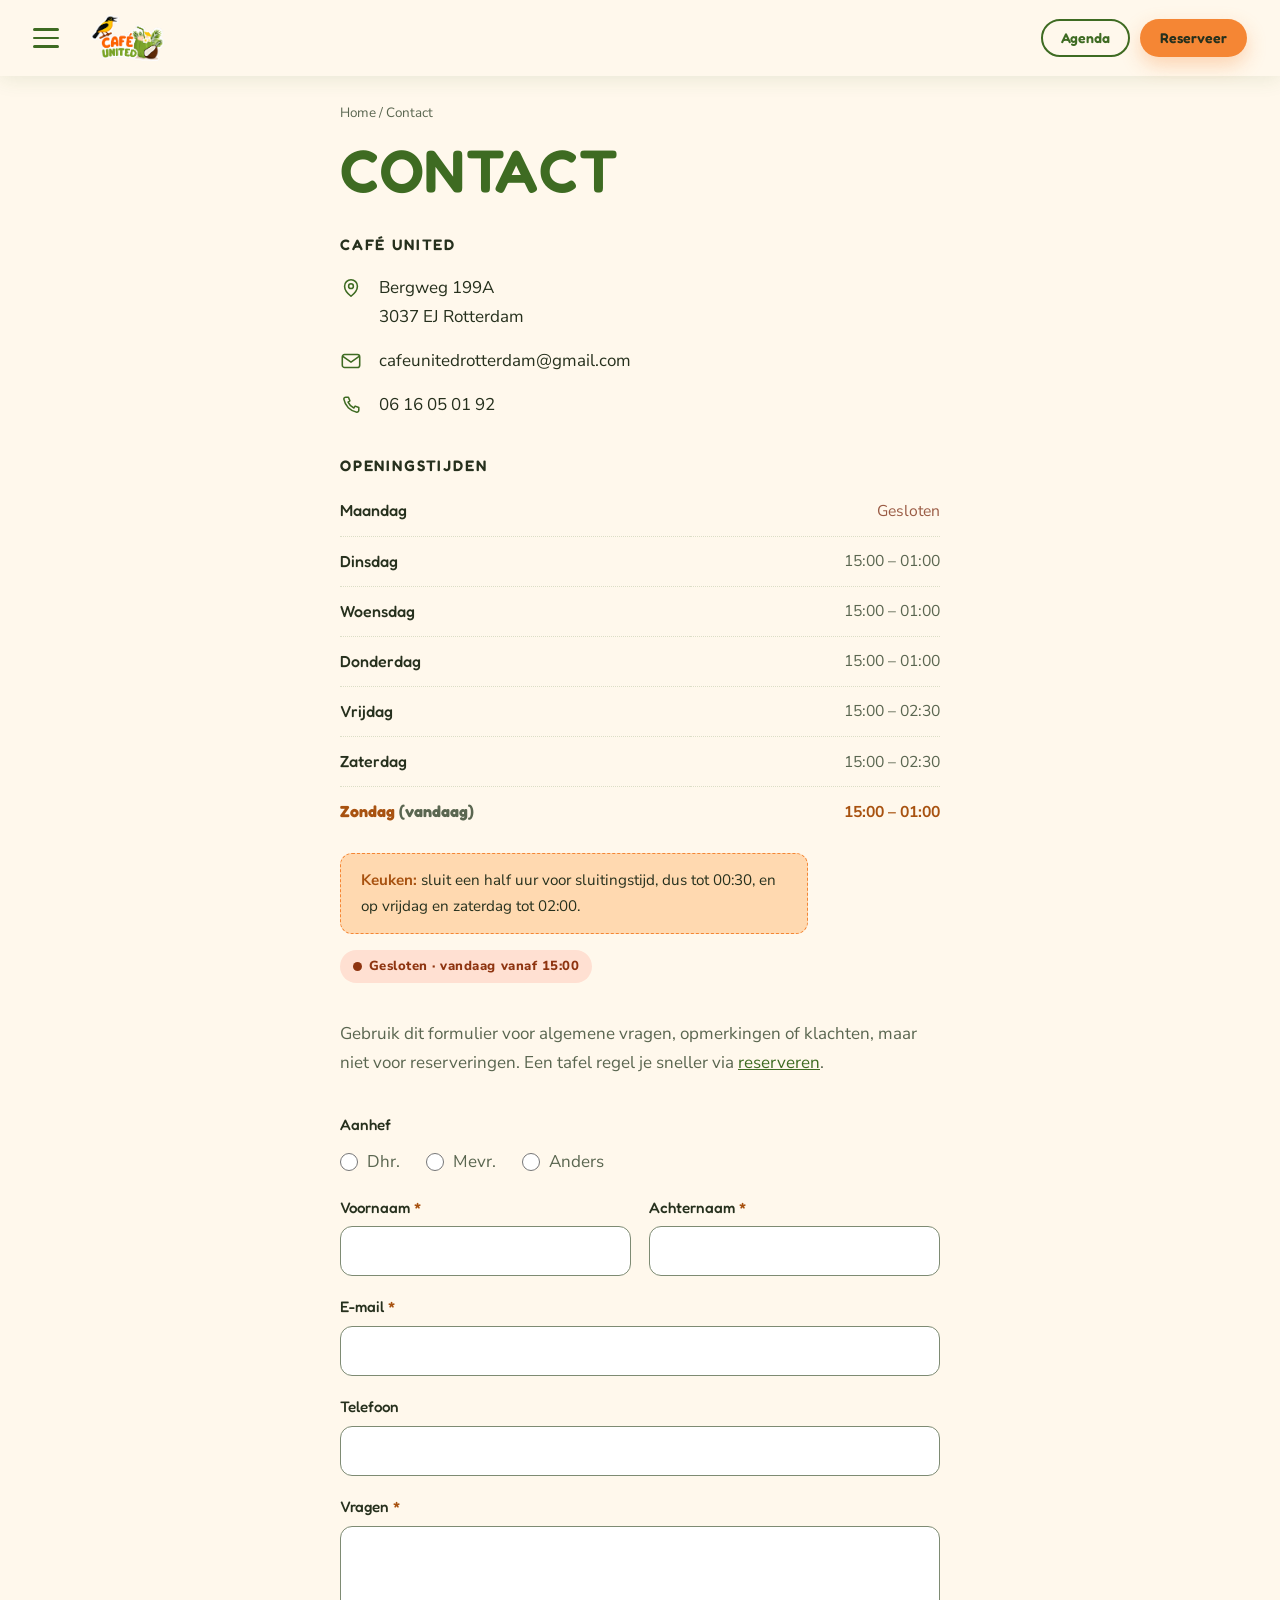
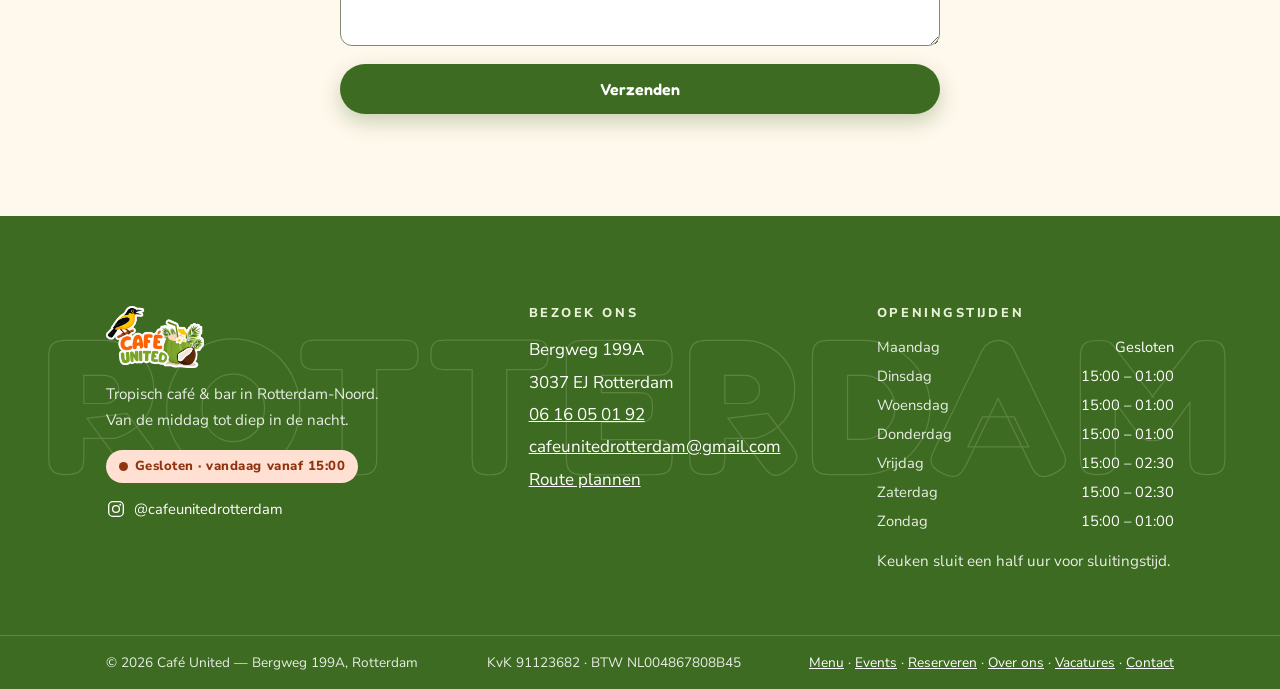
==== contact.html @ 7a198c3c "Zondag vanaf 15:00 en de menukaart op de menupagina Sunday now opens at 15:00 instead of 11:00, in t" ====
<!DOCTYPE html>
<html lang="nl">
<head>
<meta charset="utf-8">
<meta name="viewport" content="width=device-width, initial-scale=1">
<title>Contact — Café United Rotterdam</title>
<meta name="description" content="Contact met Café United: Bergweg 199A, 3037 EJ Rotterdam. Bel of stuur een bericht.">
<link rel="icon" href="assets/img/logo.png" type="image/png">
<link rel="preconnect" href="https://fonts.googleapis.com">
<link rel="preconnect" href="https://fonts.gstatic.com" crossorigin>
<link href="https://fonts.googleapis.com/css2?family=Fredoka:wght@400;500;600;700&family=Nunito+Sans:wght@400;600;800&display=swap" rel="stylesheet">
<link rel="stylesheet" href="assets/css/styles.css">
<!-- Marks that scripting is alive, before first paint. The scroll-reveal
     animation is applied only under .js, so if main.js never runs the content
     is simply visible instead of stuck at opacity:0. -->
<script>document.documentElement.classList.add('js');</script>
</head>
<body>
<a class="skip-link" href="#main">Naar hoofdinhoud</a>

  <header class="site-header site-header--solid">
    <div class="site-header__inner">
      <button class="burger" id="burgerBtn" aria-expanded="false" aria-controls="navPanel" aria-label="Menu openen">
        <span class="burger__box" aria-hidden="true"><span class="burger__bar"></span><span class="burger__bar"></span><span class="burger__bar"></span></span>
      </button>
      <a class="site-header__logo" href="index.html" aria-label="Café United — home"><img class="logo-img" src="assets/img/logo.png" alt="Café United" width="700" height="441"></a>
      <div class="header-cta">
        <a class="btn btn--ghost btn--sm" href="events.html">Agenda</a>
        <a class="btn btn--accent btn--sm" href="reserveren.html">Reserveer</a>
      </div>
    </div>
  </header>

  <div class="panel" id="navPanel" role="dialog" aria-modal="true" aria-label="Menu" hidden>
    <div class="panel__backdrop" data-close-panel></div>
    <div class="panel__body" tabindex="-1">
      <div class="panel__head">
        <img class="logo-img" src="assets/img/logo.png" alt="Café United" width="700" height="441">
        <button class="panel__close" data-close-panel>Sluiten &times;</button>
      </div>
      <nav class="panel__nav" aria-label="Hoofdmenu">
        <a href="index.html">Home</a>
        <a href="menu.html">Menu</a>
        <a href="events.html">Events</a>
        <a href="reserveren.html">Reserveren</a>
        <a href="over-ons.html">Over ons</a>
        <a href="vacatures.html">Vacatures</a>
        <a href="contact.html" aria-current="page">Contact</a>
      </nav>
      <div class="panel__foot">
        <span class="badge" data-open-badge></span>
        <a class="btn btn--primary" href="reserveren.html">Reserveer een tafel</a>
        <a class="btn btn--ghost btn--sm" href="tel:+31616050192">06 16 05 01 92</a>
      </div>
    </div>
  </div>

<main id="main">

  <section class="section">
    <div class="wrap">
      <div class="contact-col reveal">

        <p class="crumbs"><a href="index.html">Home</a> / Contact</p>
        <h1 class="contact-title">Contact</h1>

        <p class="contact-brand">Caf&eacute; United</p>

        <ul class="contact-list">
          <li><svg viewBox="0 0 24 24" aria-hidden="true"><path d="M12 21s7-5.6 7-11a7 7 0 1 0-14 0c0 5.4 7 11 7 11Z"/><circle cx="12" cy="10" r="2.6"/></svg><span><a href="https://www.google.com/maps/search/?api=1&query=Bergweg+199A+3037+EJ+Rotterdam" target="_blank" rel="noopener">Bergweg 199A<br>3037 EJ Rotterdam</a></span></li>
          <li><svg viewBox="0 0 24 24" aria-hidden="true"><rect x="2.5" y="5" width="19" height="14" rx="2.5"/><path d="m3.5 7.2 8.5 6 8.5-6"/></svg><span><a href="mailto:cafeunitedrotterdam@gmail.com">cafeunitedrotterdam@gmail.com</a></span></li>
          <li><svg viewBox="0 0 24 24" aria-hidden="true"><path d="M6.2 3.5h3l1.6 4-2 1.4a12.5 12.5 0 0 0 6.3 6.3l1.4-2 4 1.6v3a2 2 0 0 1-2.2 2A17.5 17.5 0 0 1 4.2 5.7a2 2 0 0 1 2-2.2Z"/></svg><span><a href="tel:+31616050192">06 16 05 01 92</a></span></li>
        </ul>

        <div class="contact-block">
          <h2 class="contact-sub">Openingstijden</h2>
          <table class="hours" data-hours-table>
            <tbody>
              <tr data-day="1"><th scope="row">Maandag</th><td class="is-closed">Gesloten</td></tr>
              <tr data-day="2"><th scope="row">Dinsdag</th><td>15:00 – 01:00</td></tr>
              <tr data-day="3"><th scope="row">Woensdag</th><td>15:00 – 01:00</td></tr>
              <tr data-day="4"><th scope="row">Donderdag</th><td>15:00 – 01:00</td></tr>
              <tr data-day="5"><th scope="row">Vrijdag</th><td>15:00 – 02:30</td></tr>
              <tr data-day="6"><th scope="row">Zaterdag</th><td>15:00 – 02:30</td></tr>
              <tr data-day="0"><th scope="row">Zondag</th><td>15:00 – 01:00</td></tr>
            </tbody>
          </table>
          <p class="kitchen-note" style="margin:16px 0 0"><strong>Keuken:</strong> sluit een half uur voor sluitingstijd, dus tot 00:30, en op vrijdag en zaterdag tot 02:00.</p>
          <p style="margin:16px 0 0"><span class="badge" data-open-badge></span></p>
        </div>

        <p class="contact-note">Gebruik dit formulier voor algemene vragen, opmerkingen of
          klachten, maar niet voor reserveringen. Een tafel regel je sneller via
          <a href="reserveren.html">reserveren</a>.</p>

        <form class="form form--2col" data-contact-form data-message-title="Bericht via contactformulier" novalidate>
          <fieldset class="field field--full field--set">
            <legend>Aanhef</legend>
            <div class="radio-row">
              <label class="radio"><input type="radio" name="aanhef" value="Dhr."><span>Dhr.</span></label>
              <label class="radio"><input type="radio" name="aanhef" value="Mevr."><span>Mevr.</span></label>
              <label class="radio"><input type="radio" name="aanhef" value="Anders"><span>Anders</span></label>
            </div>
          </fieldset>

          <div class="field">
            <label for="con-first">Voornaam <span class="req">*</span></label>
            <input id="con-first" name="voornaam" type="text" autocomplete="given-name" required>
          </div>
          <div class="field">
            <label for="con-last">Achternaam <span class="req">*</span></label>
            <input id="con-last" name="achternaam" type="text" autocomplete="family-name" required>
          </div>
          <div class="field field--full">
            <label for="con-email">E-mail <span class="req">*</span></label>
            <input id="con-email" name="email" type="email" autocomplete="email" required>
          </div>
          <div class="field field--full">
            <label for="con-phone">Telefoon</label>
            <input id="con-phone" name="telefoon" type="tel" autocomplete="tel">
          </div>
          <div class="field field--full">
            <label for="con-msg">Vragen <span class="req">*</span></label>
            <textarea id="con-msg" name="bericht" required></textarea>
          </div>
          <div class="field--full">
            <button class="btn btn--primary btn--block" type="submit">Verzenden</button>
          </div>
          <div class="form__status field--full" role="status" aria-live="polite"></div>
        </form>

      </div>
    </div>
  </section>

</main>

  <footer class="site-footer">
    <div class="site-footer__wordmark" aria-hidden="true">ROTTERDAM</div>
    <div class="wrap site-footer__grid">
      <div>
        <img class="logo-img" src="assets/img/logo.png" alt="Café United" width="700" height="441">
        <p>Tropisch caf&eacute; &amp; bar in Rotterdam-Noord.<br>Van de middag tot diep in de nacht.</p>
        <span class="badge" data-open-badge></span>
        <p class="footer-social">
          <a href="https://www.instagram.com/cafeunitedrotterdam/" target="_blank" rel="noopener"><svg viewBox="0 0 24 24" aria-hidden="true"><rect x="3.2" y="3.2" width="17.6" height="17.6" rx="5"/><circle cx="12" cy="12" r="4.1"/><circle cx="17.1" cy="6.9" r="1.15" fill="currentColor" stroke="none"/></svg><span>@cafeunitedrotterdam</span></a>
        </p>
      </div>
      <div>
        <h4>Bezoek ons</h4>
        <address>
          Bergweg 199A<br>3037 EJ Rotterdam<br>
          <a href="tel:+31616050192">06 16 05 01 92</a><br>
          <a href="mailto:cafeunitedrotterdam@gmail.com">cafeunitedrotterdam@gmail.com</a><br>
          <a href="https://www.google.com/maps/search/?api=1&query=Bergweg+199A+3037+EJ+Rotterdam" target="_blank" rel="noopener">Route plannen</a>
        </address>
      </div>
      <div>
        <h4>Openingstijden</h4>
        <dl class="footer-hours">
          <dt>Maandag</dt><dd>Gesloten</dd>
          <dt>Dinsdag</dt><dd>15:00 – 01:00</dd>
          <dt>Woensdag</dt><dd>15:00 – 01:00</dd>
          <dt>Donderdag</dt><dd>15:00 – 01:00</dd>
          <dt>Vrijdag</dt><dd>15:00 – 02:30</dd>
          <dt>Zaterdag</dt><dd>15:00 – 02:30</dd>
          <dt>Zondag</dt><dd>15:00 – 01:00</dd>
        </dl>
        <p class="footer-kitchen">Keuken sluit een half uur voor sluitingstijd.</p>
      </div>
    </div>
    <div class="site-footer__bar">
      <div class="wrap">
        <p>&copy; <span data-year></span> Caf&eacute; United — Bergweg 199A, Rotterdam</p>
        <p class="site-footer__legal">KvK <span class="site-footer__num">91123682</span>
          &middot; BTW <span class="site-footer__num">NL004867808B45</span></p>
        <p><a href="menu.html">Menu</a> · <a href="events.html">Events</a> · <a href="reserveren.html">Reserveren</a> · <a href="over-ons.html">Over ons</a> · <a href="vacatures.html">Vacatures</a> · <a href="contact.html">Contact</a></p>
      </div>
    </div>
  </footer>

<script src="assets/js/main.js"></script>
</body>
</html>
---- assets/css/styles.css ----
/* ============================================================
   CAFÉ UNITED — Bergweg 199A, Rotterdam
   Palette from the logo: orange CAFÉ, green UNITED, cream ground.
   Layout: full-bleed hero, parallax reel sections, ROTTERDAM footer.
   ============================================================ */

/* ---------- 1. Tokens ---------- */
:root {
  --cream:      #FFF8EC;
  --cream-2:    #FCEFD9;
  --sand:       #F5E5C8;
  --white:      #FFFFFF;

  --orange:      #F58634;   /* logo orange — fills only */
  --orange-soft: #FFD9B0;
  --orange-deep: #A85210;   /* text-safe (5.3:1 on cream) */

  --green:       #8CC63F;   /* logo green — fills only */
  --green-mid:   #6FAE2F;
  --green-deep:  #3E6B22;   /* text-safe (6.0:1 on cream) */
  --green-dark:  #2E5218;
  --green-soft:  #E7F2D6;
  --green-wash:  #EFF6E4;   /* one step lighter than green-soft, so white cards
                               and their green-soft headers still read on it */

  --yellow:     #FFC845;

  --ink:        #26301D;
  --ink-soft:   #5A6650;
  --line:       rgba(62, 107, 34, .18);   /* decorative hairlines */
  --line-field: #7E8B73;                  /* form borders — 3.6:1 on white */

  --ff-display: 'Fredoka', 'Baloo 2', 'Nunito Sans', system-ui, sans-serif;
  --ff-body:    'Nunito Sans', system-ui, -apple-system, 'Segoe UI', sans-serif;

  --wrap:        1180px;
  --wrap-narrow: 720px;
  --gutter:      clamp(20px, 5vw, 56px);
  --sec-y:       clamp(60px, 8vw, 110px);
  --header-h:    76px;

  --radius:   18px;
  --radius-s: 12px;
  --shadow:   0 14px 34px rgba(62, 107, 34, .10);
  --shadow-lg:0 24px 60px rgba(62, 107, 34, .16);
  --ease: cubic-bezier(.22, .61, .36, 1);
}

/* ---------- 2. Base ---------- */
*, *::before, *::after { box-sizing: border-box; }

html { scroll-behavior: smooth; scroll-padding-top: calc(var(--header-h) + 12px);
  -webkit-text-size-adjust: 100%; }

body {
  margin: 0; background: var(--cream); color: var(--ink);
  font-family: var(--ff-body); font-size: clamp(15.5px, .5vw + 14px, 17px);
  line-height: 1.7; overflow-x: hidden; -webkit-font-smoothing: antialiased;
}
body.is-locked { overflow: hidden; }

img, svg, video { max-width: 100%; display: block; }
h1, h2, h3, h4 { font-family: var(--ff-display); font-weight: 600; line-height: 1.12; margin: 0 0 .55em; }
p { margin: 0 0 1.1em; }
a { color: var(--green-deep); }

.skip-link { position: absolute; left: -9999px; top: 0; z-index: 200;
  background: var(--green-deep); color: #fff; padding: 12px 20px; font-weight: 700; }
.skip-link:focus { left: 12px; top: 12px; }

.wrap { width: 100%; max-width: var(--wrap); margin-inline: auto; padding-inline: var(--gutter); }
.wrap--narrow { max-width: var(--wrap-narrow); }

.section { position: relative; padding-block: var(--sec-y); }
.section--tint  { background: var(--cream-2); }
.section--green { background: var(--green-soft); }
.section--wash  { background: var(--green-wash); }

.center { text-align: center; }
.lede { font-size: 1.12em; color: var(--ink-soft); }
.muted { color: var(--ink-soft); }

/* ---------- 3. Brand ---------- */
.brand { display: inline-flex; align-items: baseline; gap: .28em; text-decoration: none;
  font-family: var(--ff-display); font-weight: 600; line-height: 1; white-space: nowrap; }
.brand__cafe   { color: var(--orange); }
.brand__united { color: var(--green-mid); }
.brand--header { font-size: 1.6rem; }

.logo-img { height: 46px; width: auto; }
.logo-img--hero { height: clamp(120px, 22vw, 210px); margin-inline: auto; }

.eyebrow { font-family: var(--ff-body); font-size: .76rem; font-weight: 800;
  letter-spacing: .22em; text-transform: uppercase; color: var(--orange-deep); margin-bottom: .9em; }
.title { font-size: clamp(1.9rem, 4.4vw, 3rem); color: var(--green-deep); }
.title--sm { font-size: clamp(1.4rem, 2.8vw, 1.9rem); }

/* the signature two-word lockup with a wide gap */
.title--split { text-transform: uppercase; letter-spacing: .1em; line-height: 1.05; }
.title--split span { display: block; }
.title--lower { text-transform: lowercase; }

/* ---------- 4. Buttons ---------- */
.btn {
  display: inline-flex; align-items: center; justify-content: center; gap: .5em;
  font-family: var(--ff-display); font-size: 1rem; font-weight: 600; line-height: 1;
  padding: 15px 28px; border-radius: 999px; border: 2px solid transparent;
  text-decoration: none; cursor: pointer; white-space: nowrap;
  transition: transform .2s var(--ease), background-color .25s var(--ease),
              color .25s var(--ease), border-color .25s var(--ease);
}
.btn:hover { transform: translateY(-2px); }
.btn:active { transform: translateY(0); }
.btn--primary { background: var(--green-deep); color: #fff; box-shadow: 0 8px 20px rgba(62,107,34,.28); }
.btn--primary:hover { background: var(--green-dark); }
/* ink on orange = 5.4:1; white would only be 2.5:1, so never white here */
.btn--accent { background: var(--orange); color: var(--ink); box-shadow: 0 8px 20px rgba(245,134,52,.32); }
.btn--accent:hover { background: #ff9748; }
.btn--ghost { border-color: var(--green-deep); color: var(--green-deep); background: transparent; }
.btn--ghost:hover { background: var(--green-deep); color: #fff; }
.btn--sm { padding: 10px 18px; font-size: .88rem; }
.btn-row { display: flex; gap: 14px; flex-wrap: wrap; }
.btn-row--center { justify-content: center; }

/* ---------- 5. Header ---------- */
.site-header {
  position: fixed; inset: 0 0 auto 0; z-index: 90;
  background-color: transparent;
  transition: background-color .35s var(--ease), box-shadow .35s var(--ease);
}
.site-header.is-stuck {
  background-color: rgba(255, 248, 236, .94);
  backdrop-filter: blur(12px);
  box-shadow: 0 2px 20px rgba(62, 107, 34, .12);
}
.site-header--solid { background-color: rgba(255,248,236,.94); backdrop-filter: blur(12px);
  box-shadow: 0 2px 20px rgba(62,107,34,.12); }

/* full-bleed on purpose: the burger sits hard left and the CTAs hard right,
   rather than tucked inside the 1180px content column */
.site-header__inner { width: 100%; padding: 0 clamp(16px, 2.6vw, 40px);
  height: var(--header-h); display: flex; align-items: center; gap: clamp(10px, 2.5vw, 22px); }
.site-header__logo { margin-right: auto; text-decoration: none; min-width: 0; display: flex; align-items: center; }
.site-header .burger, .site-header__inner > .btn { flex: none; }
.header-cta { display: flex; align-items: center; gap: 10px; }

.burger { background: none; border: 0; padding: 10px; margin-left: -10px;
  cursor: pointer; color: var(--green-deep); flex: none; }
.burger__box { display: block; width: 26px; }
.burger__bar { display: block; height: 2.5px; background: currentColor; border-radius: 2px;
  transition: transform .35s var(--ease), opacity .25s var(--ease); }
.burger__bar + .burger__bar { margin-top: 6px; }
.burger[aria-expanded="true"] .burger__bar:nth-child(1) { transform: translateY(8.5px) rotate(45deg); }
.burger[aria-expanded="true"] .burger__bar:nth-child(2) { opacity: 0; }
.burger[aria-expanded="true"] .burger__bar:nth-child(3) { transform: translateY(-8.5px) rotate(-45deg); }

/* ---------- 6. Palms ---------- */
.palm-band {
  position: absolute; left: 0; right: 0; bottom: 0; height: clamp(120px, 18vw, 230px);
  background-image: url("../img/palm-horizon.svg");
  background-repeat: repeat-x; background-position: center bottom; background-size: auto 100%;
  opacity: .38; pointer-events: none;
}
.palm-band--soft { opacity: .18; }

/* Stationary tiled wallpaper. data-parallax="1" pins it to the viewport centre
   so it holds still while the section scrolls over it (see main.js). Sized to
   the viewport and centred on the section so a pinned layer always covers the
   screen; the extra 34vh/34vw is the margin the -11deg rotation needs. */
.has-wallpaper { position: relative; overflow: hidden; isolation: isolate; }
.wallpaper {
  position: absolute; left: 50%; top: 50%;
  width:  calc(100vw + 34vh); height: calc(100vh + 34vw);
  margin-left: calc(-50vw - 17vh); margin-top: calc(-50vh - 17vw);
  z-index: 0;
  background-image: url("../img/palm-pattern.svg");
  background-repeat: repeat; background-size: 300px auto;
  opacity: .13;
  transform: translate3d(0, var(--py, 0px), 0) rotate(-11deg);
  transform-origin: center; pointer-events: none; will-change: transform;
}
.has-wallpaper > .wrap { position: relative; z-index: 1; }

.divider { height: 2px; margin-inline: var(--gutter);
  background-image: radial-gradient(circle, var(--line) 1.2px, transparent 1.3px);
  background-size: 12px 2px; background-repeat: repeat-x; background-position: center; }

/* ---------- 7. Hero ---------- */
.hero {
  position: relative; overflow: hidden; isolation: isolate;
  min-height: 100svh; display: grid; place-items: center; text-align: center;
  padding: calc(var(--header-h) + 40px) var(--gutter) clamp(150px, 20vw, 260px);
  background: radial-gradient(120% 82% at 50% 4%, #FFFDF7 0%, var(--cream) 48%, #FDF1DF 100%);
}
/* kept as a soft warm lift behind the logo, not a spotlight */
.hero__sun {
  position: absolute; left: 50%; top: 6%; transform: translateX(-50%);
  width: min(66vw, 620px); aspect-ratio: 1; border-radius: 50%; z-index: -3;
  background: radial-gradient(circle, rgba(255,200,69,.17) 0%, rgba(245,134,52,.06) 46%, transparent 72%);
  filter: blur(10px);
}
/* three depth layers, each parallaxing at its own rate */
.hero__layer {
  position: absolute; inset: -14% -12% -22% -12%; z-index: -2;
  background-image: url("../img/palm-pattern.svg"); background-repeat: repeat;
  transform: translate3d(0, var(--py, 0px), 0);
  will-change: transform; pointer-events: none;
}
.hero__layer--far  { background-size: 210px auto; opacity: .07; filter: blur(1px); }
.hero__layer--mid  { background-size: 320px auto; background-position: 90px 40px; opacity: .09; }
.hero__layer--near { background-size: 480px auto; background-position: -60px 110px; opacity: .11; }

.hero__content { max-width: 800px; position: relative; z-index: 2; }
.hero__tag { font-family: var(--ff-body); font-weight: 800; font-size: .8rem;
  letter-spacing: .28em; text-transform: uppercase; color: var(--orange-deep); margin-bottom: 1.4em; }
.hero__sub { font-family: var(--ff-display); font-size: clamp(1.05rem, 2.4vw, 1.5rem);
  color: var(--green-deep); margin: .6em 0 .5em; }
.hero__lead { color: var(--ink-soft); max-width: 52ch; margin-inline: auto; margin-bottom: 2em; }

.hero__scroll { position: absolute; bottom: 26px; left: 50%; transform: translateX(-50%);
  width: 24px; height: 46px; display: grid; place-items: start center; z-index: 2; }
.hero__scroll span { width: 2px; height: 100%; border-radius: 2px;
  background: linear-gradient(180deg, var(--green-deep), transparent);
  animation: scrollCue 2.1s var(--ease) infinite; transform-origin: top; }
@keyframes scrollCue {
  0% { transform: scaleY(0); opacity: 0; } 35% { opacity: 1; } 100% { transform: scaleY(1); opacity: 0; }
}

/* ---------- 8. Info strip ---------- */
.strip { background: var(--green-deep); color: #fff; }
.strip__inner { display: flex; flex-wrap: wrap; gap: 10px clamp(18px, 4vw, 48px);
  align-items: center; justify-content: center; padding-block: 16px; font-size: .95rem; text-align: center; }
.strip a { color: #fff; text-decoration: none; border-bottom: 1px solid rgba(255,255,255,.45); }
.strip a:hover { border-bottom-color: #fff; }
.strip__item { display: inline-flex; align-items: center; gap: .5em; }

.badge { display: inline-flex; align-items: center; gap: .5em; font-weight: 800;
  font-size: .82rem; letter-spacing: .04em; padding: 5px 13px; border-radius: 999px; }
.badge__dot { width: 9px; height: 9px; border-radius: 50%; background: currentColor; flex: none; }
.badge--open   { background: #DFF3C4; color: #2E5218; }
.badge--closed { background: #FFE0D2; color: #8E3410; }

/* ---------- 9. Feature rows (text + reel) ---------- */
.feature { display: grid; grid-template-columns: 1fr 1fr; gap: clamp(32px, 6vw, 76px); align-items: center; }
.feature__text { max-width: 54ch; }
.feature__media { display: grid; place-items: center; }
.feature--flip .feature__media { order: -1; }
.feature__kicker { font-family: var(--ff-display); font-size: 1.35rem; color: var(--orange-deep);
  line-height: 1.35; margin-bottom: 1.2em; }

/* 9:16 vertical reel */
.reel { position: relative; width: min(100%, 330px); aspect-ratio: 9 / 16;
  border-radius: 20px; overflow: hidden; box-shadow: var(--shadow-lg);
  background: var(--green-soft); }
.reel video, .reel img { width: 100%; height: 100%; object-fit: cover; }
.reel__badge { position: absolute; left: 12px; top: 12px; font-size: .64rem; letter-spacing: .22em;
  text-transform: uppercase; color: #fff; background: rgba(38,48,29,.5); backdrop-filter: blur(4px);
  padding: 5px 10px; border-radius: 999px; }
.reel__sound {
  position: absolute; right: 10px; bottom: 10px; width: 40px; height: 40px; border-radius: 50%;
  border: 0; cursor: pointer; display: grid; place-items: center; color: #fff;
  background: rgba(38,48,29,.5); backdrop-filter: blur(4px);
  transition: background-color .2s var(--ease);
}
.reel__sound:hover { background: rgba(38,48,29,.75); }
.reel__sound svg { width: 20px; height: 20px; }
/* empty slot, ready for a clip */
.reel--placeholder { display: grid; place-items: center; text-align: center; padding: 24px;
  border: 2px dashed var(--line-field); background: var(--green-soft); }
.reel--placeholder p { color: var(--ink-soft); font-size: .9rem; margin: 0; }

/* ---------- 10. Cards / events ---------- */
.grid { display: grid; gap: clamp(16px, 2.4vw, 26px); }
.grid--2 { grid-template-columns: repeat(2, 1fr); }
.grid--3 { grid-template-columns: repeat(3, 1fr); }

/* Reserveren: form + info cards + a portrait reel beside them. Three columns
   only once there is room; below that the reel drops under the cards. */
.res-grid { display: grid; gap: clamp(16px, 2.4vw, 26px); grid-template-columns: 1.45fr 1fr;
  align-items: start; }
.res-aside { display: grid; gap: 20px; align-items: start; }
.res-invite h3 { margin: 0 0 8px; }
.res-invite p { color: var(--ink-soft); font-size: .95rem; margin: 0 0 16px; }
@media (min-width: 1024px) {
  .res-grid { grid-template-columns: 1.35fr .95fr .8fr; }
}
@media (min-width: 621px) and (max-width: 1023px) {
  /* two columns: keep the reel under the info cards, not under the form */
  .res-invite { grid-column: 2; }
}
@media (max-width: 620px) {
  .res-grid { grid-template-columns: 1fr; }
}

.card { background: var(--white); border: 1px solid var(--line); border-radius: var(--radius);
  padding: clamp(20px, 2.6vw, 30px); box-shadow: var(--shadow);
  transition: transform .3s var(--ease), box-shadow .3s var(--ease);
  display: flex; flex-direction: column; }
.card--hover:hover { transform: translateY(-5px); box-shadow: var(--shadow-lg); }
.card h3 { color: var(--green-deep); }
.card__icon { width: 46px; height: 46px; border-radius: 14px; display: grid; place-items: center;
  background: var(--green-soft); color: var(--green-deep); margin-bottom: 16px; flex: none;
  font-family: var(--ff-display); font-weight: 600; }

.ecard { padding: 0; overflow: hidden; }
.ecard__top { padding: 18px 22px; background: var(--green-soft); border-bottom: 1px solid var(--line); }
.ecard__day { font-family: var(--ff-display); font-size: 1.02rem; font-weight: 600; color: var(--green-deep); }
.ecard__time { font-size: .86rem; color: var(--ink-soft); }
.ecard__body { padding: 20px 22px 24px; display: flex; flex-direction: column; flex: 1; }
.ecard__body h3 { font-size: 1.18rem; margin-bottom: .35em; }
.ecard__body p { font-size: .93rem; color: var(--ink-soft); flex: 1; }
/* Only a couple of recurring nights, so the cards sit centred rather than
   stretched across a three-up grid. */
.ecard-solo { max-width: 420px; margin-inline: auto; }
.ecard-duo { display: grid; gap: clamp(16px, 2.4vw, 26px);
  grid-template-columns: repeat(2, 1fr); max-width: 860px; margin-inline: auto; }
@media (max-width: 720px) {
  .ecard-duo { grid-template-columns: 1fr; max-width: 420px; }
}
.ecard-solo .btn-row, .ecard-duo .btn-row { margin-top: 1.2em; }
.tag { display: inline-block; font-size: .72rem; font-weight: 800; letter-spacing: .1em;
  text-transform: uppercase; padding: 4px 10px; border-radius: 999px;
  background: var(--orange-soft);
  /* not --orange-deep: at 11.5px bold this counts as small text, and
     #A85210 on --orange-soft is only 4.05:1. #8F4409 takes it to 5.3:1. */
  color: #8F4409; margin-bottom: 12px; align-self: flex-start; }
/* Green rather than orange, so a one-off reads differently from the weekly tags.
   #2E5218 on --green-soft is 8.1:1, well clear at this size. */
.tag--accent { background: var(--green-soft); color: var(--green-dark); }

/* A dated one-off: lifted off the page so it outranks the weekly cards. */
.ecard--featured { border-color: var(--green-mid); box-shadow: var(--shadow-lg); }
.ecard--featured .ecard__top { background: var(--green-deep); border-bottom-color: var(--green-deep); }
.ecard--featured .ecard__day { color: #fff; }
.ecard--featured .ecard__time { color: rgba(255,255,255,.85); font-weight: 600; }

/* ---------- 11. Opening hours ---------- */
.hours { width: 100%; border-collapse: collapse; font-size: .98rem; }
.hours th { text-align: left; font-family: var(--ff-display); font-weight: 500; color: var(--ink);
  padding: 11px 0; border-bottom: 1px dotted var(--line); font-size: 1rem; }
.hours td { text-align: right; padding: 11px 0; border-bottom: 1px dotted var(--line);
  color: var(--ink-soft); font-variant-numeric: tabular-nums; }
.hours tr:last-child th, .hours tr:last-child td { border-bottom: 0; }
.hours tr.is-today th, .hours tr.is-today td { color: var(--orange-deep); font-weight: 700; }
.hours .is-closed { color: #9A5B44; }

/* ---------- 12. Menu tabs ---------- */
.menu-tabs { display: flex; flex-wrap: wrap; gap: 10px; justify-content: center; margin-bottom: 2.6em; }
.menu-tabs button {
  font-family: var(--ff-display); font-size: .95rem; font-weight: 500; cursor: pointer;
  padding: 11px 22px; border-radius: 999px; background: var(--white);
  border: 1.5px solid var(--line); color: var(--green-deep);
  transition: background-color .2s var(--ease), color .2s var(--ease), border-color .2s var(--ease);
}
.menu-tabs button:hover { border-color: var(--green-mid); }
.menu-tabs button[aria-selected="true"] { background: var(--green-deep); color: #fff; border-color: var(--green-deep); }
.menu-tabs button span { display: block; font-family: var(--ff-body); font-size: .72rem;
  font-weight: 700; letter-spacing: .06em; opacity: .75; margin-top: 2px; }

.menu-panel[hidden] { display: none; }
.menu-panel__head { text-align: center; margin-bottom: 2em; }
.menu-panel__head h2 { color: var(--green-deep); font-size: clamp(1.6rem, 3.6vw, 2.4rem); margin-bottom: .2em; }
.menu-panel__head p { color: var(--ink-soft); margin: 0; }

.menu-list { list-style: none; margin: 0; padding: 0; display: grid;
  grid-template-columns: repeat(2, 1fr); gap: 4px clamp(28px, 5vw, 60px); }
.menu-item { display: flex; align-items: baseline; gap: 10px; padding: 12px 0;
  border-bottom: 1px dotted var(--line); }
.menu-item__name { font-family: var(--ff-display); font-weight: 500; font-size: 1.02rem; }
.menu-item__desc { display: block; font-family: var(--ff-body); font-weight: 400;
  font-size: .86rem; color: var(--ink-soft); line-height: 1.5; }
.menu-item__dots { flex: 1; height: 1px; border-bottom: 1px dotted var(--line); transform: translateY(-3px); }
.menu-item__price { font-family: var(--ff-display); font-weight: 600; color: var(--orange-deep);
  font-variant-numeric: tabular-nums; }


/* A panel with no price list: the kitchen changes daily, so it points at the
   socials instead of listing dishes. */
.menu-note { max-width: 58ch; margin-inline: auto; text-align: center;
  background: var(--white); border: 1px solid var(--line); border-radius: var(--radius);
  padding: clamp(22px, 3vw, 34px); box-shadow: var(--shadow); }
.menu-note p { color: var(--ink-soft); }
.menu-note p + p { margin-top: .6em; }
.menu-note .btn-row { margin-top: 1.4em; }

/* The printed menu card, shown as an image. Capped well below its own width so
   it reads as a card on the page rather than a scan filling the screen; the
   link opens the full-size file for anyone who wants to zoom in. */
.menucard { margin: clamp(28px, 4vw, 44px) auto 0; max-width: 620px; }
.menucard a { display: block; border-radius: var(--radius); overflow: hidden;
  box-shadow: var(--shadow-lg); transition: transform .3s var(--ease); }
.menucard a:hover { transform: translateY(-4px); }
.menucard img { display: block; width: 100%; height: auto; }
.menucard figcaption { margin-top: 14px; font-size: .88rem; }

/* Endless right-to-left band of dishes under the kitchen panel. The track holds
   four identical sets, so shifting it exactly one set's width (25%) and
   restarting lands on a pixel-identical frame and the jump is invisible.
   Four rather than two: after the shift the remainder still has to fill the
   full width, or the right-hand side runs empty before the loop restarts. */
.food-strip { margin-top: clamp(28px, 4vw, 44px); overflow: hidden;
  /* fade both ends so photos enter and leave instead of being cut off */
  -webkit-mask-image: linear-gradient(90deg, transparent, #000 8%, #000 92%, transparent);
          mask-image: linear-gradient(90deg, transparent, #000 8%, #000 92%, transparent); }
.food-strip__track { display: flex; width: max-content;
  animation: food-scroll 26s linear infinite; }
.food-strip:hover .food-strip__track { animation-play-state: paused; }
.food-strip__set { display: flex; gap: 14px; margin: 0 14px 0 0; padding: 0; list-style: none; }
.food-strip__set li { flex: none; }
.food-strip img { display: block; height: clamp(150px, 21vw, 220px); width: auto;
  border-radius: var(--radius-s); box-shadow: var(--shadow); }

@keyframes food-scroll {
  from { transform: translate3d(0, 0, 0); }
  to   { transform: translate3d(-25%, 0, 0); }   /* one set of four */
}

/* No motion: park the band and let it be scrolled by hand instead. */
@media (prefers-reduced-motion: reduce) {
  .food-strip { overflow-x: auto; }
  .food-strip__track { animation: none; }
  .food-strip__set[aria-hidden="true"] { display: none; }
}

/* Kitchen closes half an hour before the bar does — called out, not buried. */
.kitchen-note { display: inline-block; max-width: 52ch; margin-inline: auto;
  background: var(--orange-soft); border: 1px dashed var(--orange);
  border-radius: var(--radius-s); padding: 14px 20px;
  color: var(--ink); font-size: .95rem; }
.kitchen-note strong { color: var(--orange-deep); }
/* ---------- 13. Forms ---------- */
.form { display: grid; gap: 18px; }
.form--2col { grid-template-columns: 1fr 1fr; }
.field { display: grid; gap: 6px; }
.field--full { grid-column: 1 / -1; }
.field > label { font-family: var(--ff-display); font-weight: 500; font-size: .95rem; color: var(--ink); }
.field .hint { font-size: .82rem; color: var(--ink-soft); }
.field .hint--warn { color: var(--orange-deep); font-weight: 600; }
.field input, .field select, .field textarea {
  font-family: var(--ff-body); font-size: 1rem; color: var(--ink);
  /* the card behind is also white, so this border is the only thing marking
     where a field is — it needs to be a real boundary, not a hairline */
  background: var(--white); border: 1.5px solid var(--line-field); border-radius: var(--radius-s);
  padding: 13px 15px; width: 100%; transition: border-color .2s var(--ease), box-shadow .2s var(--ease);
}
/* pointer focus only — a bare :focus here outranks :focus-visible and would
   strip the keyboard ring too */
.field input:focus:not(:focus-visible),
.field select:focus:not(:focus-visible),
.field textarea:focus:not(:focus-visible) {
  outline: none; border-color: var(--green-deep); box-shadow: 0 0 0 4px rgba(140,198,63,.22);
}
.field textarea { resize: vertical; min-height: 120px; }
.form__note { font-size: .88rem; color: var(--ink-soft); }
.form__status { padding: 14px 16px; border-radius: var(--radius-s); font-size: .94rem; display: none; }
.form__status.is-shown { display: block; }
.form__status--ok  { background: var(--green-soft); color: var(--green-dark); }
.form__status--err { background: #FFE0D2; color: #8E3410; }
.req { color: var(--orange-deep); }

/* ---------- 14. Footer ---------- */
.site-footer { position: relative; background: var(--green-deep); color: #fff; overflow: hidden;
  padding-top: clamp(56px, 7vw, 96px); }
.site-footer a { color: #fff; }

/* The giant ROTTERDAM sitting behind the details. Three things keep it from
   fighting the text: a thinner, fainter stroke, a slight downward shift so its
   busiest part sits under the whitespace rather than the logo, and a scrim
   layered between it and the content (see .site-footer::after). */
.site-footer__wordmark {
  position: absolute; left: 50%; top: clamp(44px, 7vw, 96px); transform: translateX(-50%);
  font-family: var(--ff-display); font-weight: 700;
  font-size: clamp(3.4rem, 15vw, 13rem); letter-spacing: .04em; line-height: 1;
  color: transparent; -webkit-text-stroke: 1.2px rgba(231, 242, 214, .30);
  white-space: nowrap; pointer-events: none; user-select: none; z-index: 0;
}
/* Firefox without -webkit-text-stroke would render a solid slab, so only go
   transparent where the stroke is actually supported */
@supports not (-webkit-text-stroke: 1px red) {
  .site-footer__wordmark { color: rgba(231,242,214,.14); -webkit-text-stroke: 0; }
}
/* Scrim between the wordmark and the content. It is the SAME green as the
   footer, so it leaves the background untouched and only mutes the letters —
   which is exactly the knob needed: the wordmark stays visible, but the
   address and hours no longer have to compete with it. */
.site-footer::after {
  content: ""; position: absolute; inset: 0; z-index: 1; pointer-events: none;
  background: rgba(62, 107, 34, .42);
}

.site-footer__grid { position: relative; z-index: 2;
  display: grid; grid-template-columns: 1.25fr 1fr 1fr; gap: clamp(26px, 4vw, 56px);
  padding-bottom: clamp(36px, 5vw, 60px); }
.site-footer h4 { font-size: .8rem; letter-spacing: .2em; text-transform: uppercase;
  color: var(--green-soft); margin-bottom: 1.1em; font-family: var(--ff-body); font-weight: 800; }
.site-footer p, .site-footer li { color: rgba(255,255,255,.88); font-size: .95rem; }
.site-footer ul { list-style: none; margin: 0; padding: 0; display: grid; gap: 8px; }
.site-footer ul a { text-decoration: none; opacity: .88; }
.site-footer ul a:hover { opacity: 1; text-decoration: underline; }
.site-footer address { font-style: normal; line-height: 1.9; }
.site-footer .logo-img { height: 62px; margin-bottom: 14px; }

.footer-hours { display: grid; grid-template-columns: auto auto; gap: 4px 14px; font-size: .92rem; }
.footer-hours dt { color: rgba(255,255,255,.88); }
.footer-hours dd { margin: 0; text-align: right; font-variant-numeric: tabular-nums; }
.footer-kitchen { margin: 12px 0 0; font-size: .85rem; color: rgba(255,255,255,.78); }

.site-footer__bar { position: relative; z-index: 2; border-top: 1px solid rgba(255,255,255,.18);
  padding-block: 15px; }
.site-footer__bar .wrap { display: flex; flex-wrap: wrap; gap: 8px 20px;
  justify-content: space-between; align-items: center; }
.site-footer__bar p { margin: 0; font-size: .85rem; color: rgba(255,255,255,.88); }

.footer-social { margin: 14px 0 0; }
.footer-social a { display: inline-flex; align-items: center; gap: .55em; font-size: .92rem;
  text-decoration: none; }
.footer-social a:hover { text-decoration: underline; }
.footer-social svg { width: 20px; height: 20px; flex: none;
  fill: none; stroke: currentColor; stroke-width: 1.6; }

/* KvK/BTW: real numbers, so they read as plain text — the dotted "fill me in"
   rule that used to sit here is gone. */
.site-footer__num { font-variant-numeric: tabular-nums; white-space: nowrap; }

/* ---------- 15. Page header (subpages) ---------- */
.page-head { position: relative; overflow: hidden; isolation: isolate;
  padding: calc(var(--header-h) + clamp(40px, 6vw, 72px)) var(--gutter) clamp(48px, 7vw, 88px);
  text-align: center; background: linear-gradient(180deg, #FFFDF7 0%, var(--cream-2) 100%); }
.page-head h1 { font-size: clamp(2.1rem, 6vw, 3.6rem); color: var(--green-deep); margin-bottom: .25em; }
.page-head p { color: var(--ink-soft); max-width: 56ch; margin-inline: auto; }
.crumbs { font-size: .84rem; color: var(--ink-soft); margin-bottom: 1em; }
.crumbs a { color: var(--ink-soft); text-decoration: none; }
.crumbs a:hover { color: var(--orange-deep); text-decoration: underline; }

/* ---------- 16. Side drawer nav ---------- */
.panel { position: fixed; inset: 0; z-index: 120; }
.panel[hidden] { display: none; }
/* One veil across the whole viewport — the drawer is not a separate panel,
   it is just the column the menu sits in. .84 is the floor: opened while
   scrolled over the dark green footer, that is what keeps even the small
   ghost button at 4.67:1. The colour alone carries it, so no blur support
   is required; the blur is a bonus where it exists. */
.panel__backdrop {
  position: absolute; inset: 0;
  background: rgba(255, 248, 236, .84);
  -webkit-backdrop-filter: blur(20px) saturate(1.1);
  backdrop-filter: blur(20px) saturate(1.1);
  opacity: 0; transition: opacity .35s var(--ease);
}
.panel.is-open .panel__backdrop { opacity: 1; }

/* Transparent: the veil above is the background. Only the menu items on top
   are opaque. Keeping the transform means they still slide in from the left. */
.panel__body {
  position: absolute; inset: 0 auto 0 0;
  width: min(440px, 88vw);
  overflow-y: auto; overflow-x: hidden;
  display: flex; flex-direction: column;
  padding: clamp(26px, 4vh, 44px) clamp(30px, 5vw, 48px) 40px clamp(34px, 6vw, 68px);
  background: none;
  transform: translateX(-100%);
  transition: transform .42s var(--ease);
}
.panel.is-open .panel__body { transform: none; }
.panel__body:focus { outline: none; }
/* no palm texture here on purpose — the page's own palms already show through
   the veil, and a second layer on top of them just muddies it */

.panel__head { display: flex; align-items: center; justify-content: space-between;
  gap: 16px; margin-bottom: clamp(20px, 4vh, 36px); }
.panel__head .logo-img { height: 40px; }
.panel__close { background: none; border: 0; font-family: var(--ff-display); font-size: .95rem;
  color: var(--green-deep); cursor: pointer; padding: 8px; }

.panel__nav { display: flex; flex-direction: column; gap: 2px; }
.panel__nav a { font-family: var(--ff-display); font-size: clamp(1.5rem, 5vw, 2rem);
  font-weight: 500; text-decoration: none; color: var(--green-deep); padding: 7px 0;
  width: fit-content; transition: color .2s var(--ease), transform .2s var(--ease); }
.panel__nav a:hover { color: var(--orange-deep); transform: translateX(8px); }
.panel__nav a[aria-current="page"] { color: var(--orange-deep); }
.panel__foot { margin-top: auto; padding-top: 2em; display: grid; gap: 12px; justify-items: start; }
.panel__foot .btn { width: 100%; }

/* ---------- 17. Reveal ----------
   Opt-in, gated on the .js class set in <head>: content is visible by default,
   so a failure to load main.js costs the animation, not the page. */
.js .reveal { opacity: 0; transform: translateY(22px);
  transition: opacity .7s var(--ease), transform .7s var(--ease); }
.js .reveal.is-in { opacity: 1; transform: none; }

/* ---------- 18. Responsive ---------- */

/* ---------- contact page: one narrow left-aligned column ----------
   Mirrors the reference layout — details stacked straight above the form
   rather than split into two cards side by side. */
.contact-col { max-width: 600px; margin: 0 auto; }
.contact-title { font-family: var(--ff-display); font-weight: 600;
  font-size: clamp(2.4rem, 7vw, 3.75rem); line-height: 1.05; color: var(--green-deep);
  text-transform: uppercase; letter-spacing: .01em; margin: 0 0 .5em; }
.contact-brand { font-family: var(--ff-display); font-weight: 600; text-transform: uppercase;
  letter-spacing: .12em; font-size: .95rem; color: var(--ink); margin: 0 0 1.1em; }

.contact-list { list-style: none; margin: 0 0 2.2em; padding: 0; display: grid; gap: 15px; }
.contact-list li { display: grid; grid-template-columns: 24px 1fr; gap: 15px; align-items: start; }
.contact-list svg { width: 22px; height: 22px; fill: none; stroke: var(--green-deep);
  stroke-width: 1.7; stroke-linecap: round; stroke-linejoin: round; margin-top: 3px; }
.contact-list a { color: var(--ink); text-decoration: none; border-bottom: 1px solid transparent; }
.contact-list a:hover { color: var(--green-deep); border-bottom-color: currentColor; }

.contact-block { margin: 0 0 2.2em; }
.contact-sub { font-family: var(--ff-display); font-weight: 600; text-transform: uppercase;
  letter-spacing: .12em; font-size: .95rem; color: var(--ink); margin: 0 0 .8em; }
.contact-note { color: var(--ink-soft); margin: 0 0 2em; }

/* fieldset needs its UA border/padding stripped, and display:block because a
   grid fieldset renders its legend unpredictably across browsers */
.field--set { display: block; border: 0; padding: 0; margin: 0; min-width: 0; }
.field--set > legend { font-family: var(--ff-display); font-weight: 500; font-size: .95rem;
  color: var(--ink); padding: 0; margin-bottom: 10px; }
.radio-row { display: flex; flex-wrap: wrap; gap: 10px 26px; }
.radio { display: inline-flex; align-items: center; gap: 9px; cursor: pointer; color: var(--ink-soft); }
.radio input { width: 18px; height: 18px; accent-color: var(--green-deep); margin: 0; cursor: pointer; }

.btn--block { width: 100%; justify-content: center; }

/* ---------- application flow (vacatures) ----------
   One question per screen, after the reference site's hiring widget. Steps are
   plain fieldsets: with JS off every one is visible and the form still submits
   top-to-bottom, so the .js hook below is what turns it into a wizard. */
/* .btn is display:inline-flex and .apply__head display:flex — author rules beat
   the UA [hidden] rule, so without this the hidden buttons and chrome stay visible */
.apply [hidden] { display: none !important; }

.apply { max-width: 680px; margin-inline: auto; background: var(--white);
  border: 1px solid var(--line); border-radius: var(--radius); box-shadow: var(--shadow-lg);
  padding: clamp(22px, 4vw, 38px); }

.apply__head { display: flex; align-items: center; gap: 16px; min-height: 28px; margin-bottom: 12px; }
.apply__prev { background: none; border: 0; padding: 4px 2px; cursor: pointer;
  font-family: var(--ff-body); font-size: .92rem; color: var(--ink-soft); }
.apply__prev:hover { color: var(--green-deep); }
.apply__eta { margin-left: auto; font-size: .86rem; color: var(--ink-soft); }

.apply__bar { height: 6px; border-radius: 999px; background: var(--green-soft); overflow: hidden; }
.apply__bar > span { display: block; height: 100%; width: 0; border-radius: 999px;
  background: linear-gradient(90deg, var(--green-mid), var(--green)); transition: width .4s var(--ease); }
.apply__count { margin: 10px 0 0; font-size: .8rem; color: var(--ink-soft); }

/* fieldset reset — these are grouping semantics, not a visible box */
.apply__step { border: 0; padding: 0; margin: 24px 0 0; min-width: 0; }
.apply__legend { display: block; float: left; width: 100%; padding: 0; margin-bottom: 1.1em; }
.apply__legend + * { clear: both; }
.apply__lead { display: block; font-family: var(--ff-display); font-weight: 500;
  font-size: clamp(1.15rem, 3.2vw, 1.42rem); color: var(--ink-soft); }
.apply__q { display: block; font-family: var(--ff-display); font-weight: 600; line-height: 1.25;
  font-size: clamp(1.35rem, 4vw, 1.8rem); color: var(--green-deep); }

.chips { display: flex; flex-wrap: wrap; gap: 10px; }
/* focusable but invisible: the label is the visible control, so the ring in
   :focus-visible below has to be drawn on the label instead */
.chip__input { position: absolute; width: 1px; height: 1px; opacity: 0; margin: 0; pointer-events: none; }
.chip { display: inline-flex; align-items: center; cursor: pointer; background: var(--white);
  font-family: var(--ff-display); font-weight: 500; font-size: .96rem; color: var(--ink);
  border: 1.5px solid var(--line-field); border-radius: 999px; padding: 11px 20px;
  transition: background .18s var(--ease), color .18s var(--ease),
              border-color .18s var(--ease), transform .18s var(--ease); }
.chip:hover { border-color: var(--green-deep); color: var(--green-deep); transform: translateY(-2px); }
.chip__input:checked + .chip { background: var(--green-deep); border-color: var(--green-deep); color: #fff; }
.chip__input:focus-visible + .chip { outline: 3px solid var(--orange-deep); outline-offset: 2px; }

.apply__fields { display: grid; gap: 16px; }
.apply__fields input, .apply__fields textarea { max-width: 420px; }
.apply__reveal { margin-top: 18px; }
.apply__opt { font-weight: 400; color: var(--ink-soft); }

.apply__err { margin: 14px 0 0; font-size: .9rem; color: #8E3410; display: none; }
.apply__err.is-shown { display: block; }

.apply__summary { display: grid; grid-template-columns: auto 1fr; gap: 8px 18px; font-size: .94rem;
  margin: 0 0 22px; padding: 16px 18px; background: var(--green-wash); border-radius: var(--radius-s); }
.apply__summary dt { font-family: var(--ff-display); font-weight: 500; color: var(--green-deep); }
.apply__summary dd { margin: 0; color: var(--ink-soft); }

.apply__foot { margin-top: 26px; }
.apply__note { margin: 20px 0 0; font-size: .88rem; color: var(--ink-soft); }
.apply .form__status { margin-top: 18px; }

/* the wizard proper — only once scripting is confirmed */
.js .apply__step { display: none; }
.js .apply__step.is-active { display: block; }
.js .apply__reveal { display: none; }
.js .apply__reveal.is-shown { display: block; }

@media (max-width: 900px) {
  :root { --header-h: 68px; }
  .grid--3 { grid-template-columns: repeat(2, 1fr); }
  .site-footer__grid { grid-template-columns: 1fr 1fr; }
  .menu-list { grid-template-columns: 1fr; }
  .form--2col { grid-template-columns: 1fr; }
  .feature { grid-template-columns: 1fr; }
  .feature__text { max-width: none; }
  /* stacked, every row reads text-then-media so the heading introduces its own
     media. Selected with .feature--flip to outrank the order:-1 base rule —
     media queries add no specificity. */
  .feature--flip .feature__text  { order: 0; }
  .feature--flip .feature__media { order: 1; }
}
@media (max-width: 620px) {
  .grid--2, .grid--3 { grid-template-columns: 1fr; }
  .site-footer__grid { grid-template-columns: 1fr; }
  .btn-row .btn { width: 100%; }
  .strip__inner { flex-direction: column; gap: 8px; }
  .header-cta .btn--ghost { display: none; }
}
@media (max-width: 400px) {
  .site-header__inner { gap: 8px; padding-inline: 14px; }
  .logo-img { height: 36px; }
  .header-cta .btn--sm { padding: 9px 13px; font-size: .8rem; }
  .burger { padding: 8px; margin-left: -8px; }
}

/* ---------- 19. Motion ---------- */
@media (prefers-reduced-motion: reduce) {
  html { scroll-behavior: auto; }
  *, *::before, *::after {
    animation-duration: .001ms !important; animation-iteration-count: 1 !important;
    transition-duration: .001ms !important;
  }
  .js .reveal { opacity: 1; transform: none; }
  /* zero the parallax offset but keep the -11deg tilt */
  .wallpaper, .hero__layer { --py: 0px !important; }
}

/* ---------- 20. Focus (must be last) ----------
   Placed last so it out-ranks the later .btn box-shadows and .field:focus
   rules. Two-tone on purpose: the site has very light grounds AND the dark
   green strip/footer, and no single colour clears 3:1 on both. */
:focus-visible {
  outline: 3px solid var(--ink);
  outline-offset: 3px;
  box-shadow: 0 0 0 3px var(--cream);
  border-radius: 4px;
}
.strip :focus-visible, .site-footer :focus-visible {
  outline-color: var(--cream);
  box-shadow: 0 0 0 3px var(--green-dark);
}
.field input:focus-visible, .field select:focus-visible, .field textarea:focus-visible {
  outline: 3px solid var(--green-deep);   /* on white; --orange would be 2.5:1 */
  outline-offset: 2px; border-color: var(--green-deep); box-shadow: none;
}

/* ---------- 21. Print ---------- */
@media print {
  .site-header, .panel, .palm-band, .wallpaper, .hero__layer, .hero__sun,
  .hero__scroll, .menu-tabs, .skip-link, .reel { display: none !important; }
  body { background: #fff; color: #000; }
  /* browsers drop background colours when printing, so anything relying on a
     dark fill prints white-on-white — and the footer holds the address */
  .strip, .strip *, .site-footer, .site-footer * {
    background: transparent !important; color: #000 !important;
  }
  .site-footer { overflow: visible; }
  .site-footer__wordmark { display: none !important; }
  .btn { display: none !important; }
  .btn[href^="tel:"] { display: inline !important; padding: 0 !important;
    border: 0 !important; color: #000 !important; }
  a[href^="http"]::after { content: " (" attr(href) ")"; font-size: .85em; }
  .card { box-shadow: none; border: 1px solid #999; break-inside: avoid; }
}
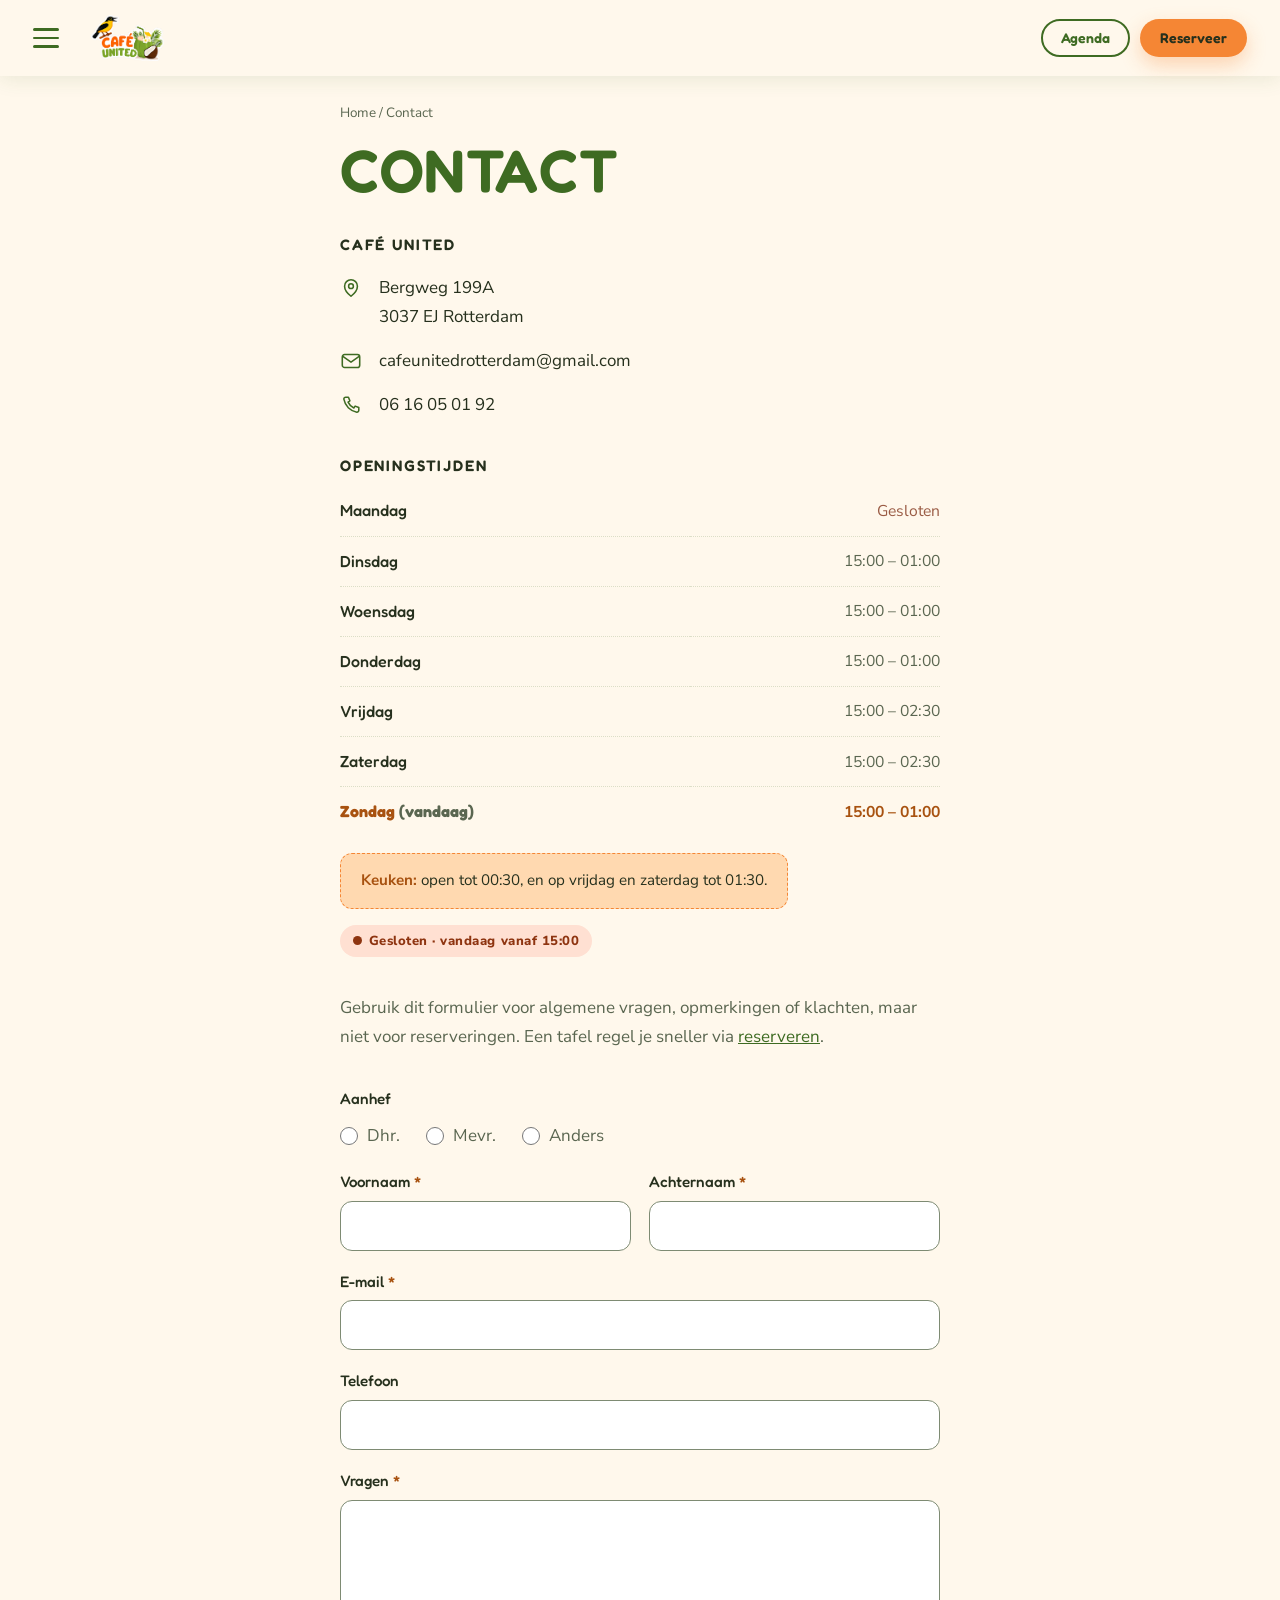
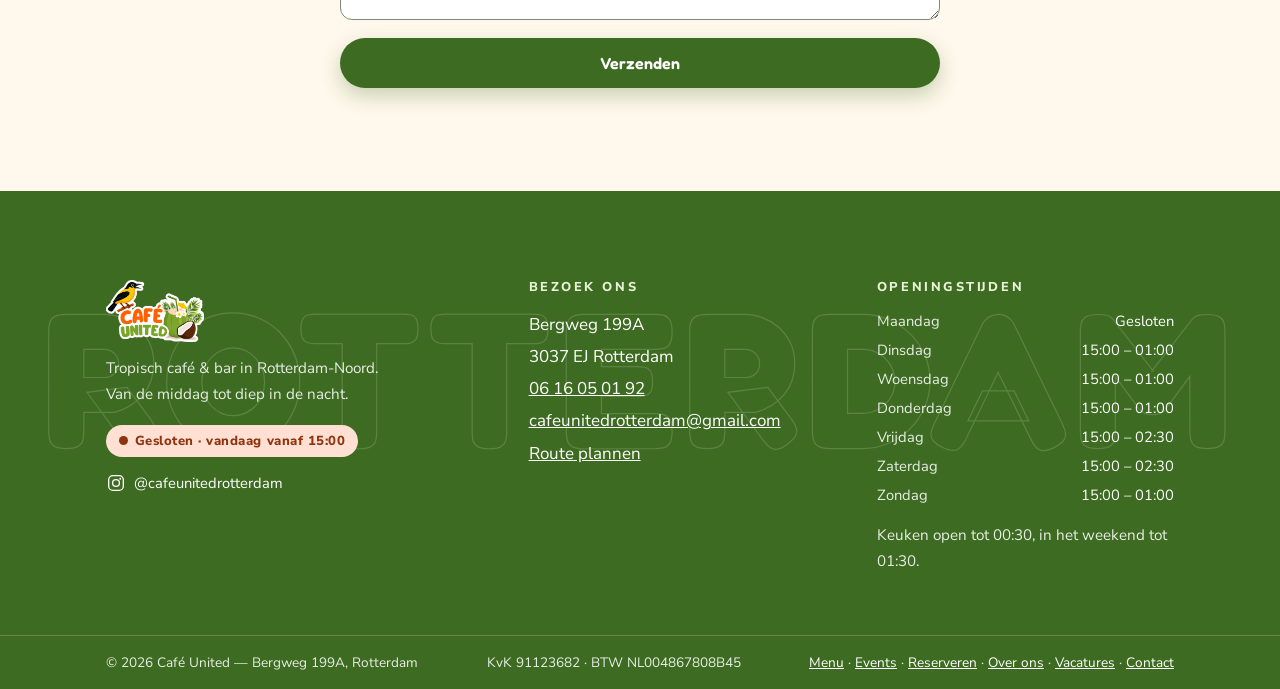
==== commit 18b6bfd3: "Dj alleen op zaterdag, keuken in het weekend tot 01:30 The dj is Saturday only, and the copy no long" ====
--- a/contact.html
+++ b/contact.html
@@ -85,7 +85,7 @@
               <tr data-day="0"><th scope="row">Zondag</th><td>15:00 – 01:00</td></tr>
             </tbody>
           </table>
-          <p class="kitchen-note" style="margin:16px 0 0"><strong>Keuken:</strong> sluit een half uur voor sluitingstijd, dus tot 00:30, en op vrijdag en zaterdag tot 02:00.</p>
+          <p class="kitchen-note" style="margin:16px 0 0"><strong>Keuken:</strong> open tot 00:30, en op vrijdag en zaterdag tot 01:30.</p>
           <p style="margin:16px 0 0"><span class="badge" data-open-badge></span></p>
         </div>
 
@@ -166,7 +166,7 @@
           <dt>Zaterdag</dt><dd>15:00 – 02:30</dd>
           <dt>Zondag</dt><dd>15:00 – 01:00</dd>
         </dl>
-        <p class="footer-kitchen">Keuken sluit een half uur voor sluitingstijd.</p>
+        <p class="footer-kitchen">Keuken open tot 00:30, in het weekend tot 01:30.</p>
       </div>
     </div>
     <div class="site-footer__bar">
--- a/assets/css/styles.css
+++ b/assets/css/styles.css
@@ -382,6 +382,16 @@
 .menu-note p { color: var(--ink-soft); }
 .menu-note p + p { margin-top: .6em; }
 .menu-note .btn-row { margin-top: 1.4em; }
+
+/* Points from the daily-changing kitchen down to the fixed card further along
+   the page. The chevron nudges down on hover, so it reads as "keep going". */
+.jump-link { display: inline-flex; align-items: center; gap: 7px; margin-top: 14px;
+  font-family: var(--ff-display); font-weight: 500; font-size: .95rem;
+  color: var(--green-deep); text-decoration: none;
+  border-bottom: 1px solid rgba(62, 107, 34, .35); padding-bottom: 2px; }
+.jump-link:hover { color: var(--orange-deep); border-bottom-color: var(--orange); }
+.jump-link svg { width: 17px; height: 17px; transition: transform .25s var(--ease); }
+.jump-link:hover svg { transform: translateY(3px); }
 
 /* The printed menu card, shown as an image. Capped well below its own width so
    it reads as a card on the page rather than a scan filling the screen; the
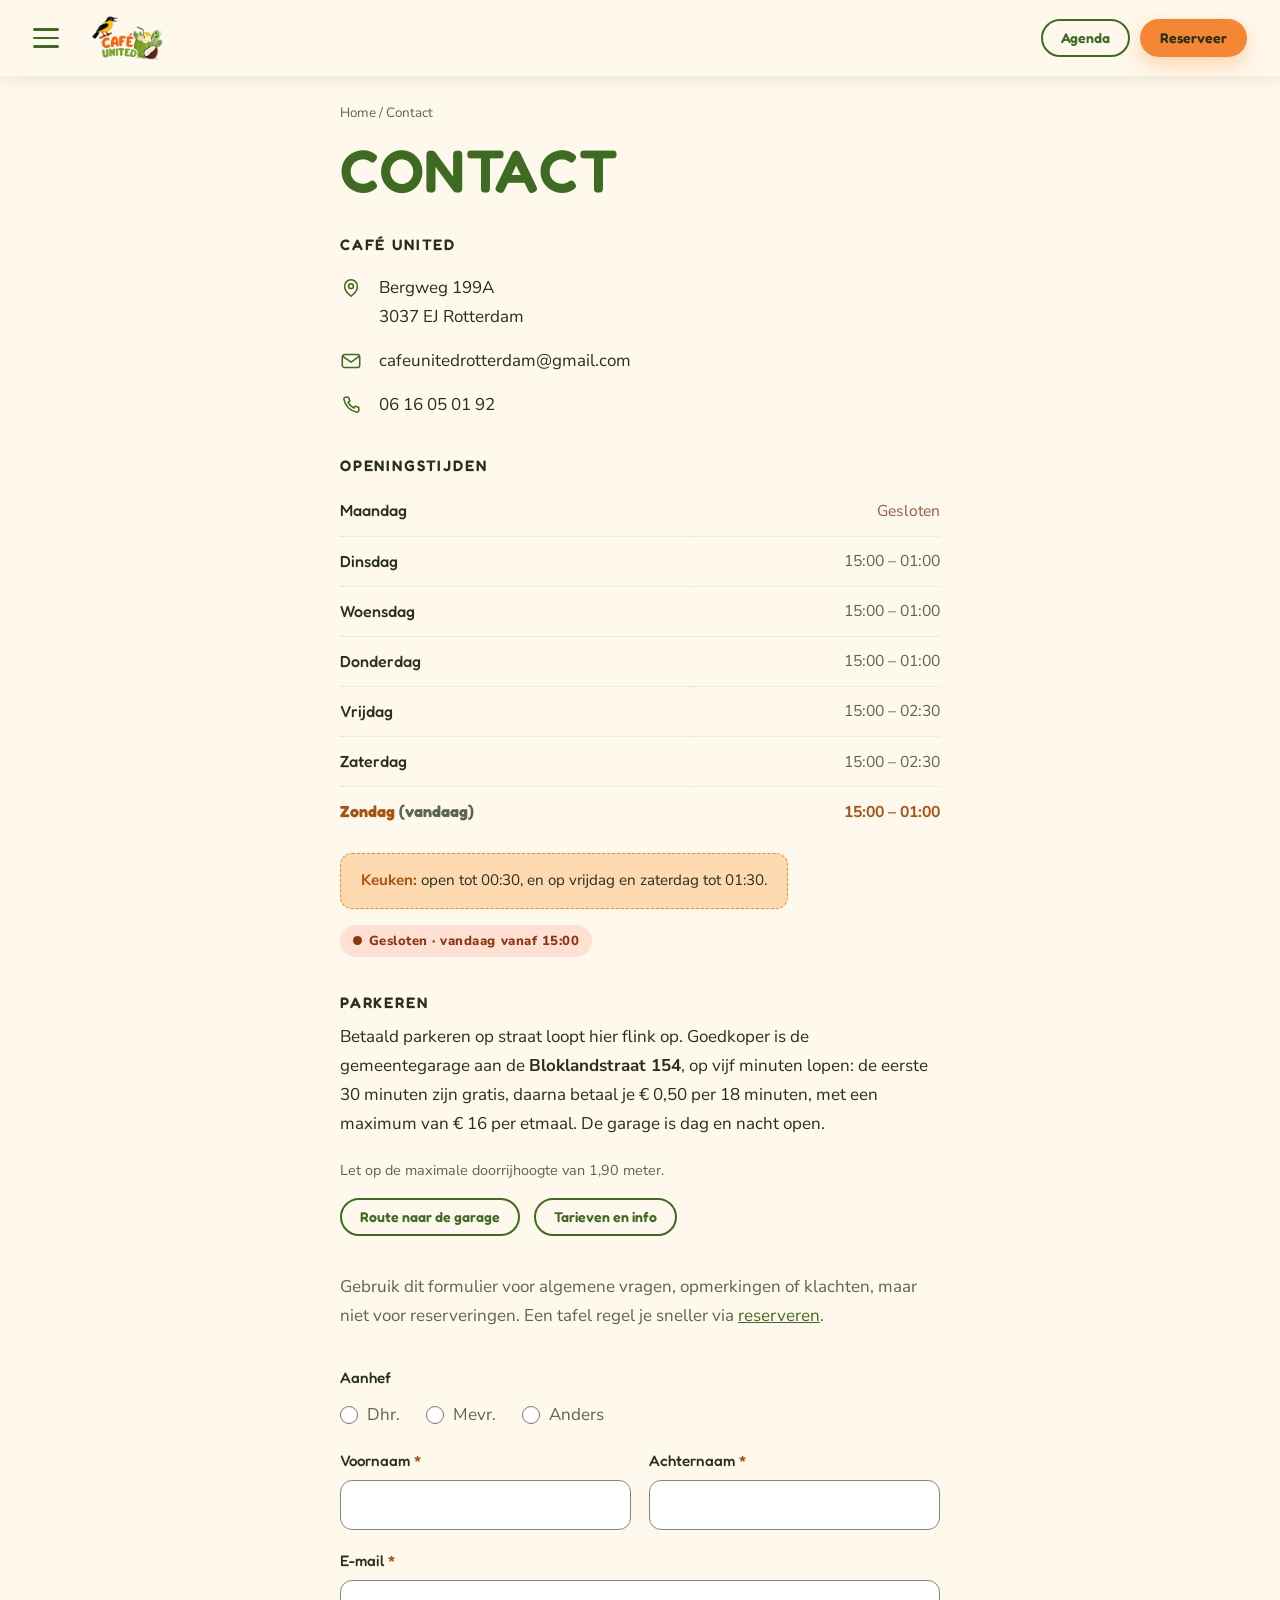
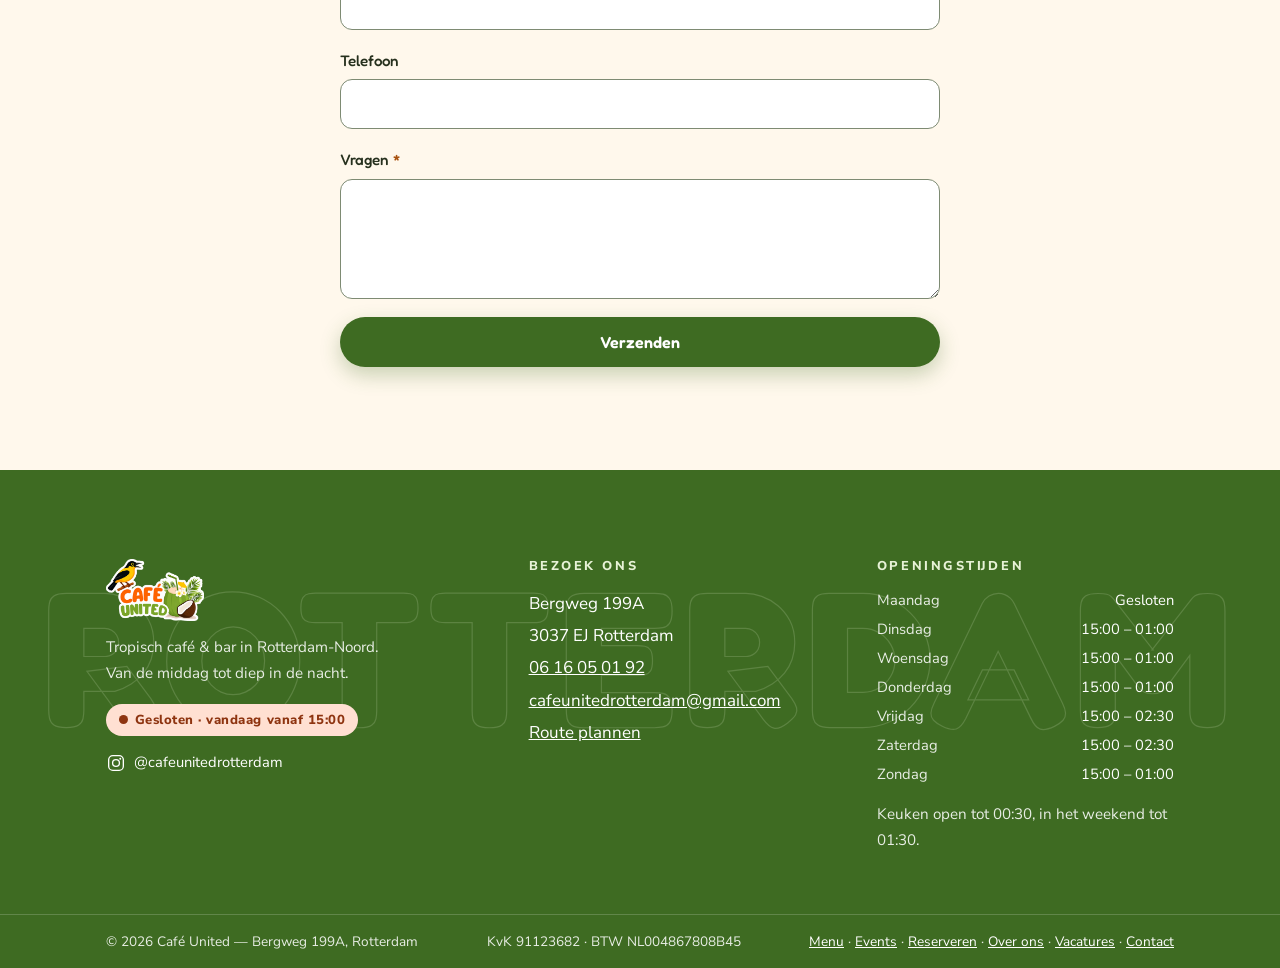
==== commit 81d68abb: "Parkeertip: de garage aan de Bloklandstraat Guests keep asking where to park and find the street tar" ====
--- a/contact.html
+++ b/contact.html
@@ -4,7 +4,7 @@
 <meta charset="utf-8">
 <meta name="viewport" content="width=device-width, initial-scale=1">
 <title>Contact — Café United Rotterdam</title>
-<meta name="description" content="Contact met Café United: Bergweg 199A, 3037 EJ Rotterdam. Bel of stuur een bericht.">
+<meta name="description" content="Contact met Café United: Bergweg 199A, 3037 EJ Rotterdam. Bel of stuur een bericht. Voordelig parkeren in de garage aan de Bloklandstraat, vijf minuten lopen.">
 <link rel="icon" href="assets/img/logo.png" type="image/png">
 <link rel="preconnect" href="https://fonts.googleapis.com">
 <link rel="preconnect" href="https://fonts.gstatic.com" crossorigin>
@@ -87,6 +87,19 @@
           </table>
           <p class="kitchen-note" style="margin:16px 0 0"><strong>Keuken:</strong> open tot 00:30, en op vrijdag en zaterdag tot 01:30.</p>
           <p style="margin:16px 0 0"><span class="badge" data-open-badge></span></p>
+        </div>
+
+        <div class="contact-block">
+          <h2 class="contact-sub">Parkeren</h2>
+          <p>Betaald parkeren op straat loopt hier flink op. Goedkoper is de gemeentegarage aan de
+            <strong>Bloklandstraat 154</strong>, op vijf minuten lopen: de eerste 30 minuten zijn
+            gratis, daarna betaal je &euro;&nbsp;0,50 per 18 minuten, met een maximum van
+            &euro;&nbsp;16 per etmaal. De garage is dag en nacht open.</p>
+          <p class="muted" style="font-size:.9rem">Let op de maximale doorrijhoogte van 1,90 meter.</p>
+          <div class="btn-row">
+            <a class="btn btn--ghost btn--sm" href="https://www.google.com/maps/search/?api=1&amp;query=Bloklandstraat+154+3036+TS+Rotterdam" target="_blank" rel="noopener">Route naar de garage</a>
+            <a class="btn btn--ghost btn--sm" href="https://www.rotterdam.nl/parkeergarage-benthuizerstraat" target="_blank" rel="noopener">Tarieven en info</a>
+          </div>
         </div>
 
         <p class="contact-note">Gebruik dit formulier voor algemene vragen, opmerkingen of
--- a/assets/css/styles.css
+++ b/assets/css/styles.css
@@ -309,30 +309,31 @@
 .ecard__body { padding: 20px 22px 24px; display: flex; flex-direction: column; flex: 1; }
 .ecard__body h3 { font-size: 1.18rem; margin-bottom: .35em; }
 .ecard__body p { font-size: .93rem; color: var(--ink-soft); flex: 1; }
-/* Only a couple of recurring nights, so the cards sit centred rather than
+/* A handful of nights at most, so the cards sit centred rather than
    stretched across a three-up grid. */
-.ecard-solo { max-width: 420px; margin-inline: auto; }
+.ecard-solo { max-width: 460px; margin-inline: auto; }
 .ecard-duo { display: grid; gap: clamp(16px, 2.4vw, 26px);
   grid-template-columns: repeat(2, 1fr); max-width: 860px; margin-inline: auto; }
 @media (max-width: 720px) {
   .ecard-duo { grid-template-columns: 1fr; max-width: 420px; }
 }
 .ecard-solo .btn-row, .ecard-duo .btn-row { margin-top: 1.2em; }
+
+/* Announced but not scheduled: lifted off the page so it outranks the weekly
+   cards, and the top bar carries "date to follow" where a date would go. */
+.ecard--featured { border-color: var(--green-mid); box-shadow: var(--shadow-lg); }
+.ecard--featured .ecard__top { background: var(--green-deep); border-bottom-color: var(--green-deep); }
+.ecard--featured .ecard__day { color: #fff; }
+.ecard--featured .ecard__time { color: rgba(255,255,255,.85); font-weight: 600; }
 .tag { display: inline-block; font-size: .72rem; font-weight: 800; letter-spacing: .1em;
   text-transform: uppercase; padding: 4px 10px; border-radius: 999px;
   background: var(--orange-soft);
   /* not --orange-deep: at 11.5px bold this counts as small text, and
      #A85210 on --orange-soft is only 4.05:1. #8F4409 takes it to 5.3:1. */
   color: #8F4409; margin-bottom: 12px; align-self: flex-start; }
-/* Green rather than orange, so a one-off reads differently from the weekly tags.
-   #2E5218 on --green-soft is 8.1:1, well clear at this size. */
+/* Green rather than orange, so what is coming up reads differently from the
+   weekly tags. #2E5218 on --green-soft is 8.1:1, well clear at this size. */
 .tag--accent { background: var(--green-soft); color: var(--green-dark); }
-
-/* A dated one-off: lifted off the page so it outranks the weekly cards. */
-.ecard--featured { border-color: var(--green-mid); box-shadow: var(--shadow-lg); }
-.ecard--featured .ecard__top { background: var(--green-deep); border-bottom-color: var(--green-deep); }
-.ecard--featured .ecard__day { color: #fff; }
-.ecard--featured .ecard__time { color: rgba(255,255,255,.85); font-weight: 600; }
 
 /* ---------- 11. Opening hours ---------- */
 .hours { width: 100%; border-collapse: collapse; font-size: .98rem; }
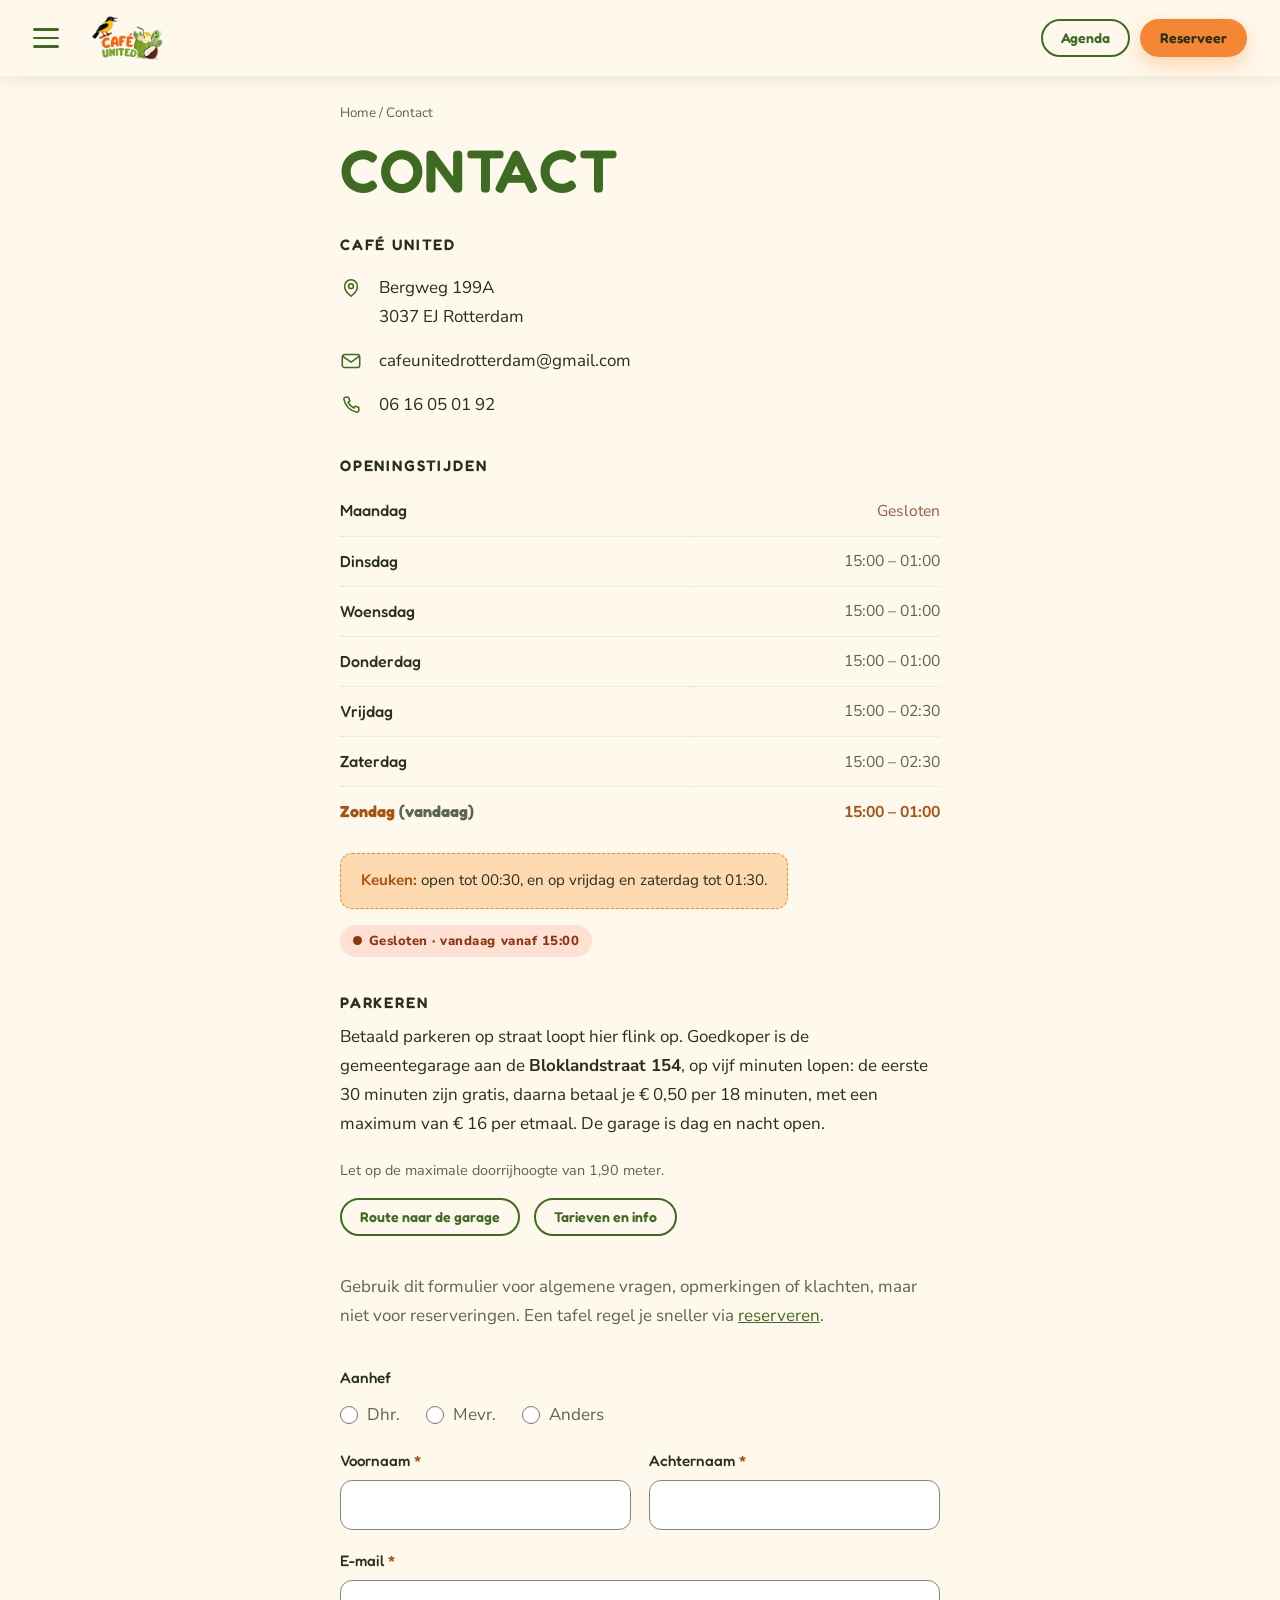
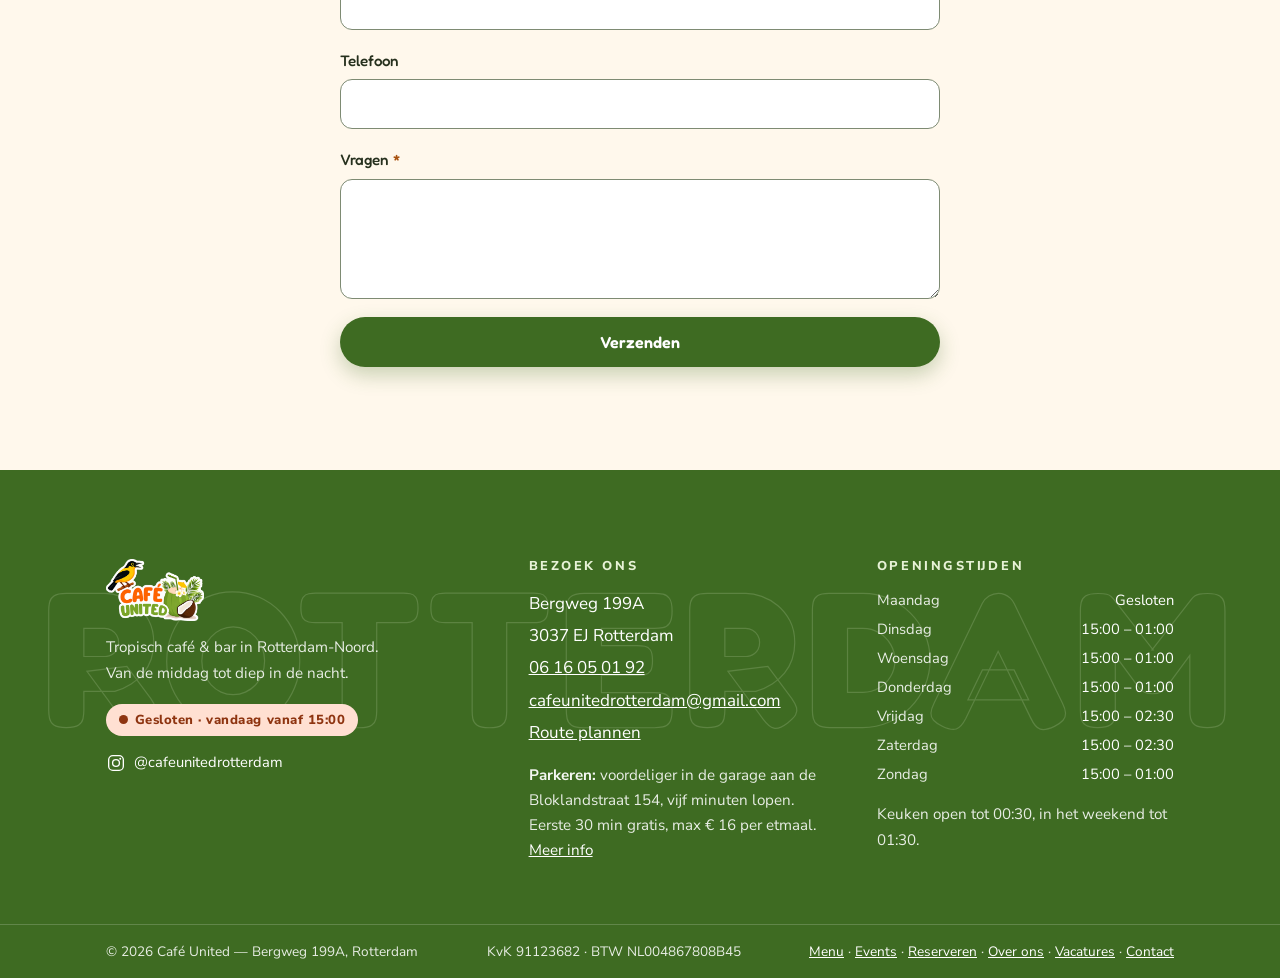
==== commit 543ee71d: "Parkeertip in de footer van elke pagina The short version now sits under the address in every footer" ====
--- a/contact.html
+++ b/contact.html
@@ -89,7 +89,7 @@
           <p style="margin:16px 0 0"><span class="badge" data-open-badge></span></p>
         </div>
 
-        <div class="contact-block">
+        <div class="contact-block" id="parkeren">
           <h2 class="contact-sub">Parkeren</h2>
           <p>Betaald parkeren op straat loopt hier flink op. Goedkoper is de gemeentegarage aan de
             <strong>Bloklandstraat 154</strong>, op vijf minuten lopen: de eerste 30 minuten zijn
@@ -167,6 +167,9 @@
           <a href="mailto:cafeunitedrotterdam@gmail.com">cafeunitedrotterdam@gmail.com</a><br>
           <a href="https://www.google.com/maps/search/?api=1&query=Bergweg+199A+3037+EJ+Rotterdam" target="_blank" rel="noopener">Route plannen</a>
         </address>
+        <p class="footer-parking"><strong>Parkeren:</strong> voordeliger in de garage aan de
+          Bloklandstraat 154, vijf minuten lopen. Eerste 30 min gratis, max &euro;&nbsp;16 per etmaal.
+          <a href="contact.html#parkeren">Meer info</a></p>
       </div>
       <div>
         <h4>Openingstijden</h4>
--- a/assets/css/styles.css
+++ b/assets/css/styles.css
@@ -515,6 +515,11 @@
 .footer-hours dt { color: rgba(255,255,255,.88); }
 .footer-hours dd { margin: 0; text-align: right; font-variant-numeric: tabular-nums; }
 .footer-kitchen { margin: 12px 0 0; font-size: .85rem; color: rgba(255,255,255,.78); }
+/* Parking comes up constantly, so it sits in every footer under the address. */
+.footer-parking { margin: 14px 0 0; font-size: .85rem; color: rgba(255,255,255,.78);
+  line-height: 1.65; }
+.footer-parking strong { color: rgba(255,255,255,.95); }
+.footer-parking a { color: #fff; }
 
 .site-footer__bar { position: relative; z-index: 2; border-top: 1px solid rgba(255,255,255,.18);
   padding-block: 15px; }
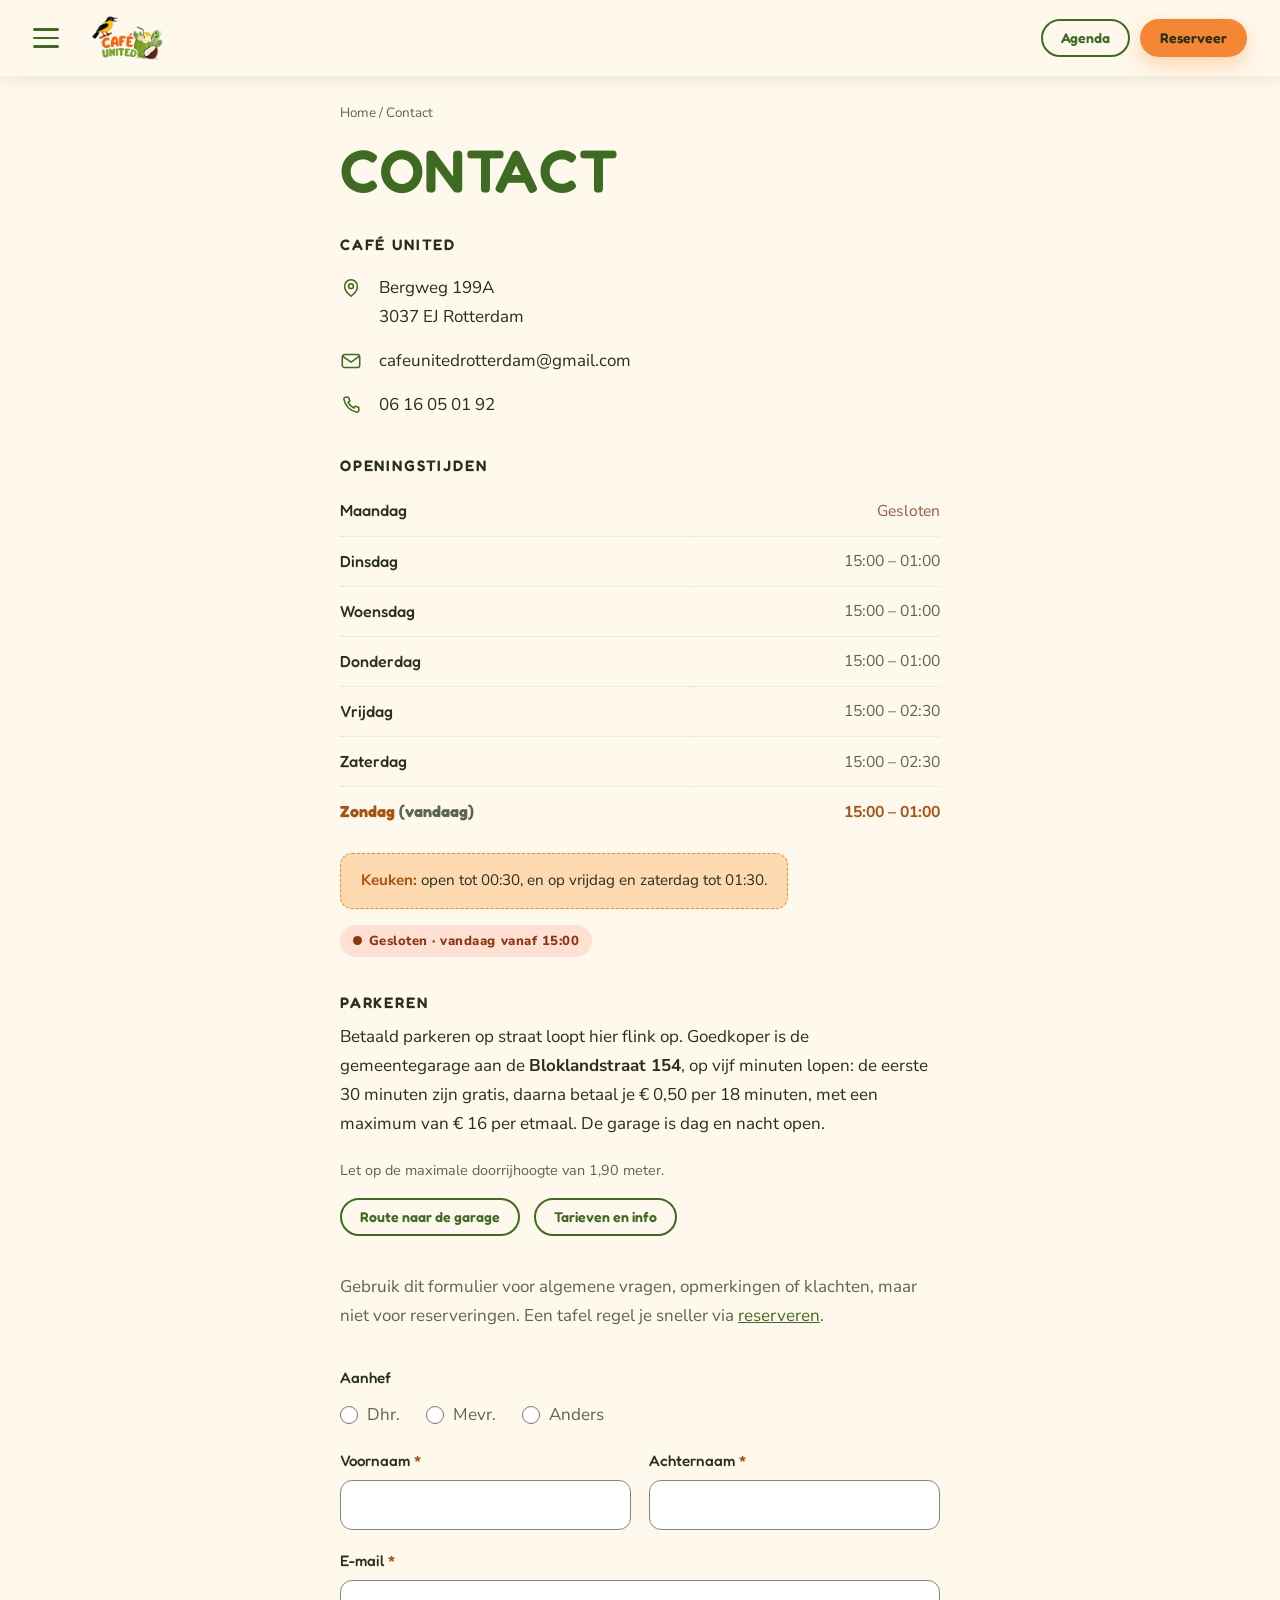
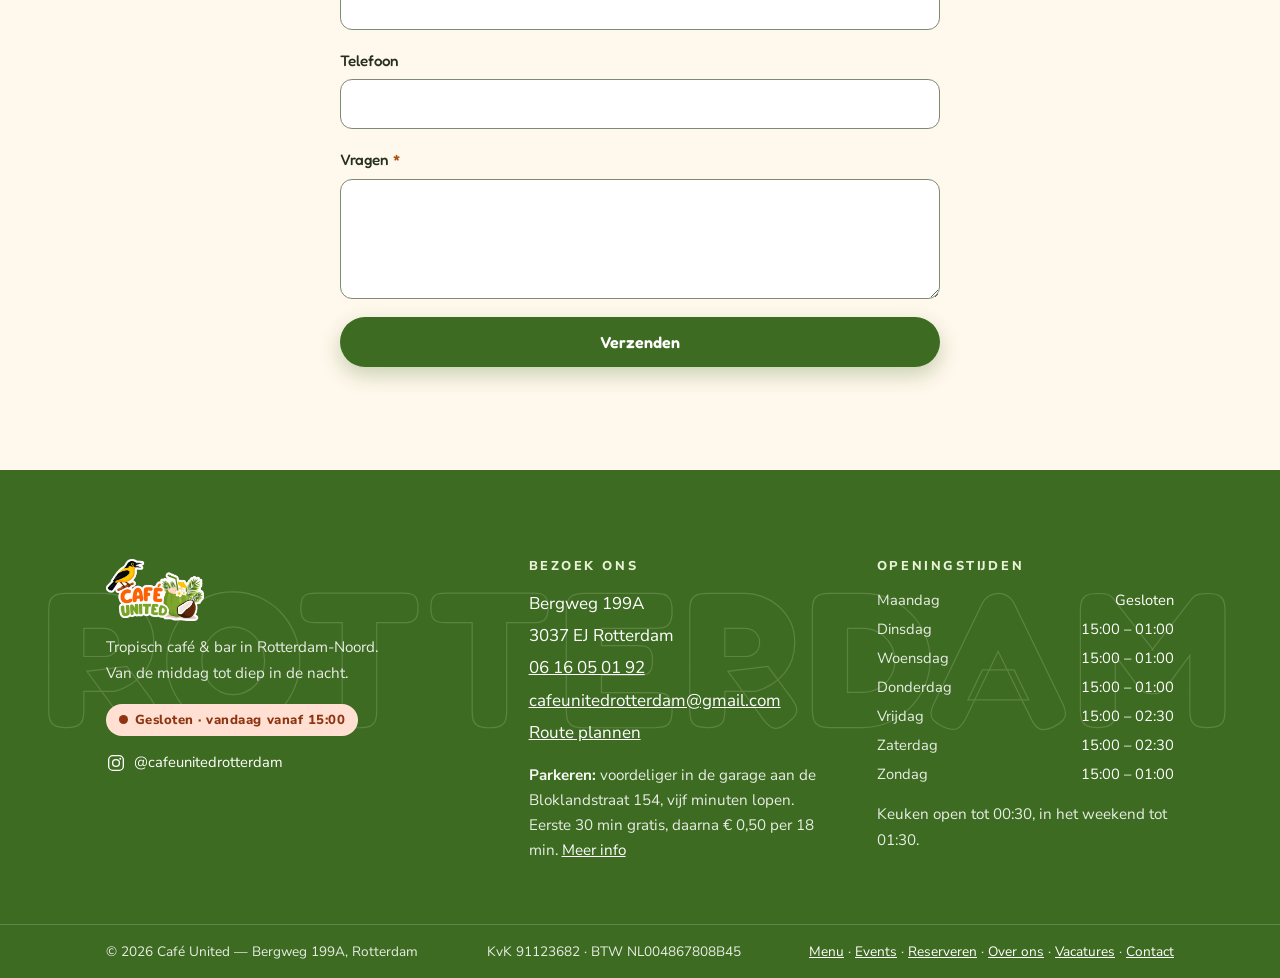
==== commit 5ce4fdff: "Footer noemt het uurtarief in plaats van de dagprijs Someone parking for an evening cares what the n" ====
--- a/contact.html
+++ b/contact.html
@@ -168,7 +168,7 @@
           <a href="https://www.google.com/maps/search/?api=1&query=Bergweg+199A+3037+EJ+Rotterdam" target="_blank" rel="noopener">Route plannen</a>
         </address>
         <p class="footer-parking"><strong>Parkeren:</strong> voordeliger in de garage aan de
-          Bloklandstraat 154, vijf minuten lopen. Eerste 30 min gratis, max &euro;&nbsp;16 per etmaal.
+          Bloklandstraat 154, vijf minuten lopen. Eerste 30 min gratis, daarna &euro;&nbsp;0,50 per 18 min.
           <a href="contact.html#parkeren">Meer info</a></p>
       </div>
       <div>
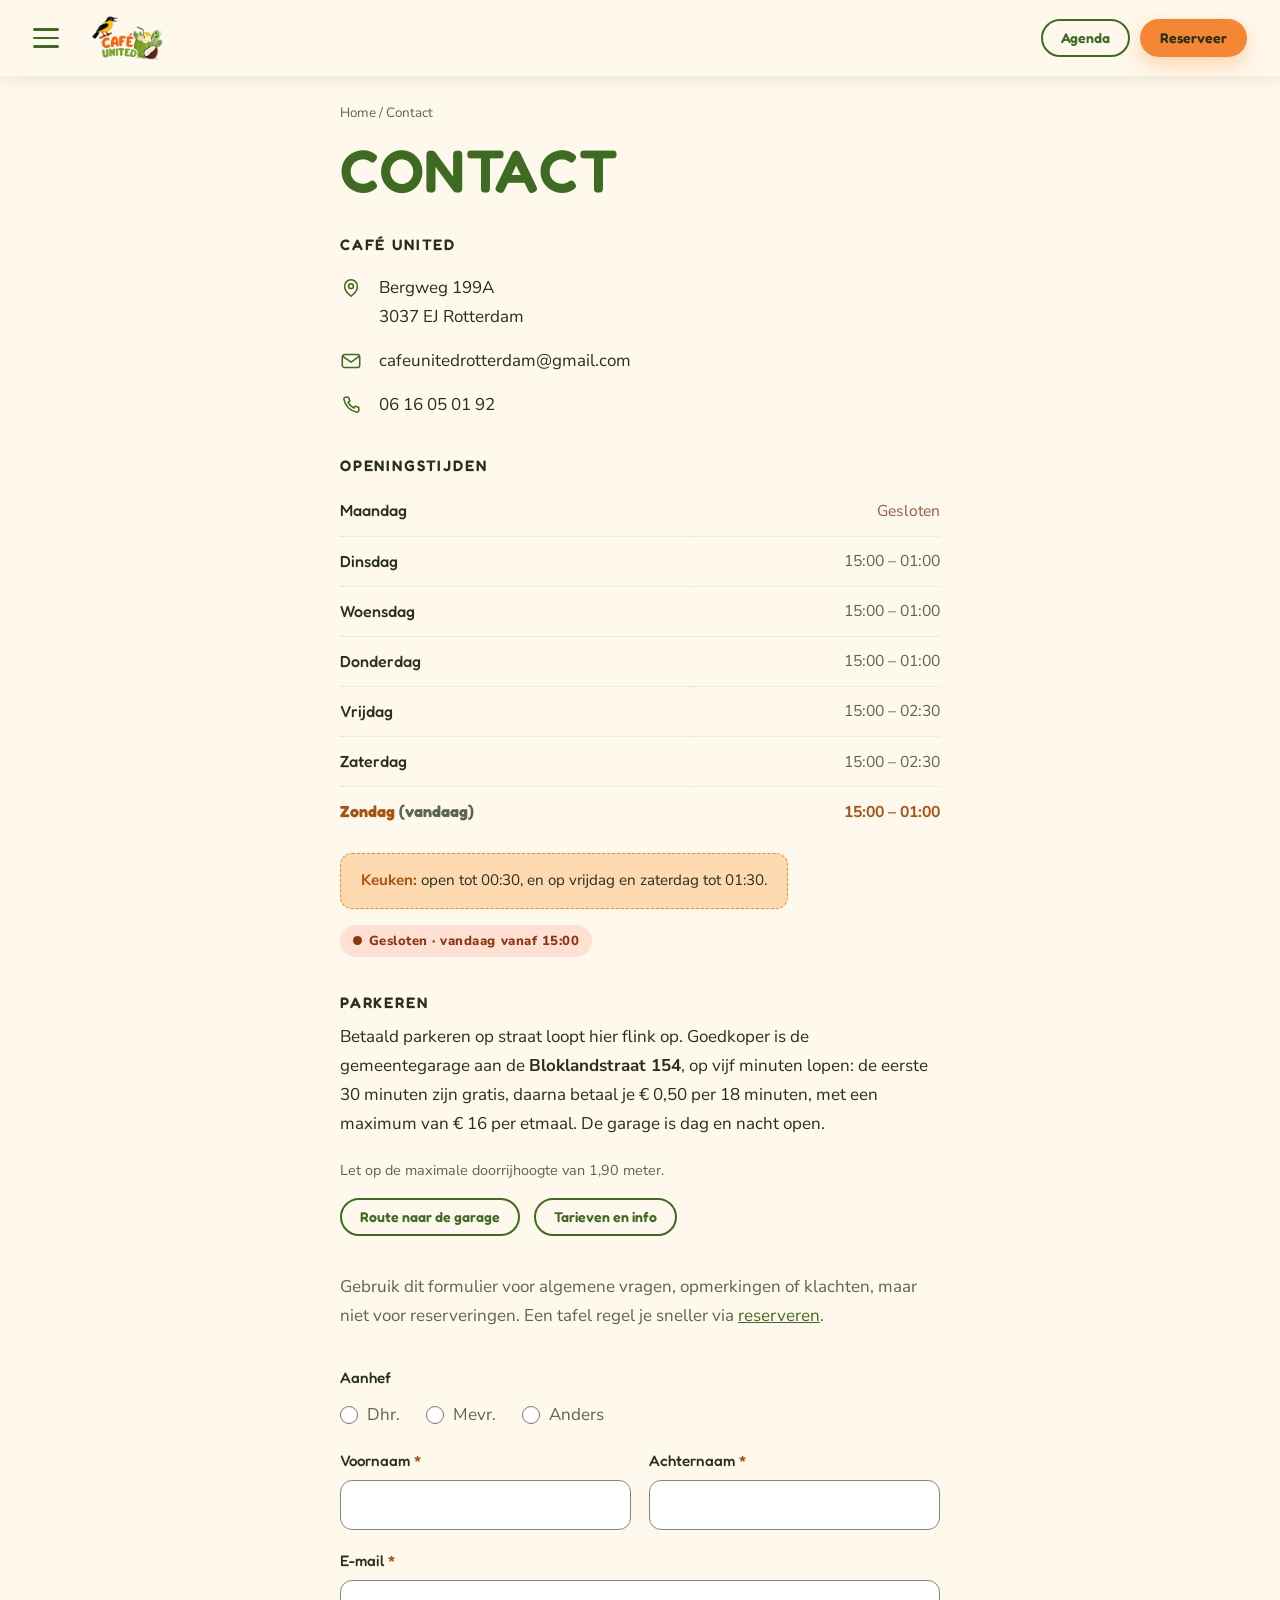
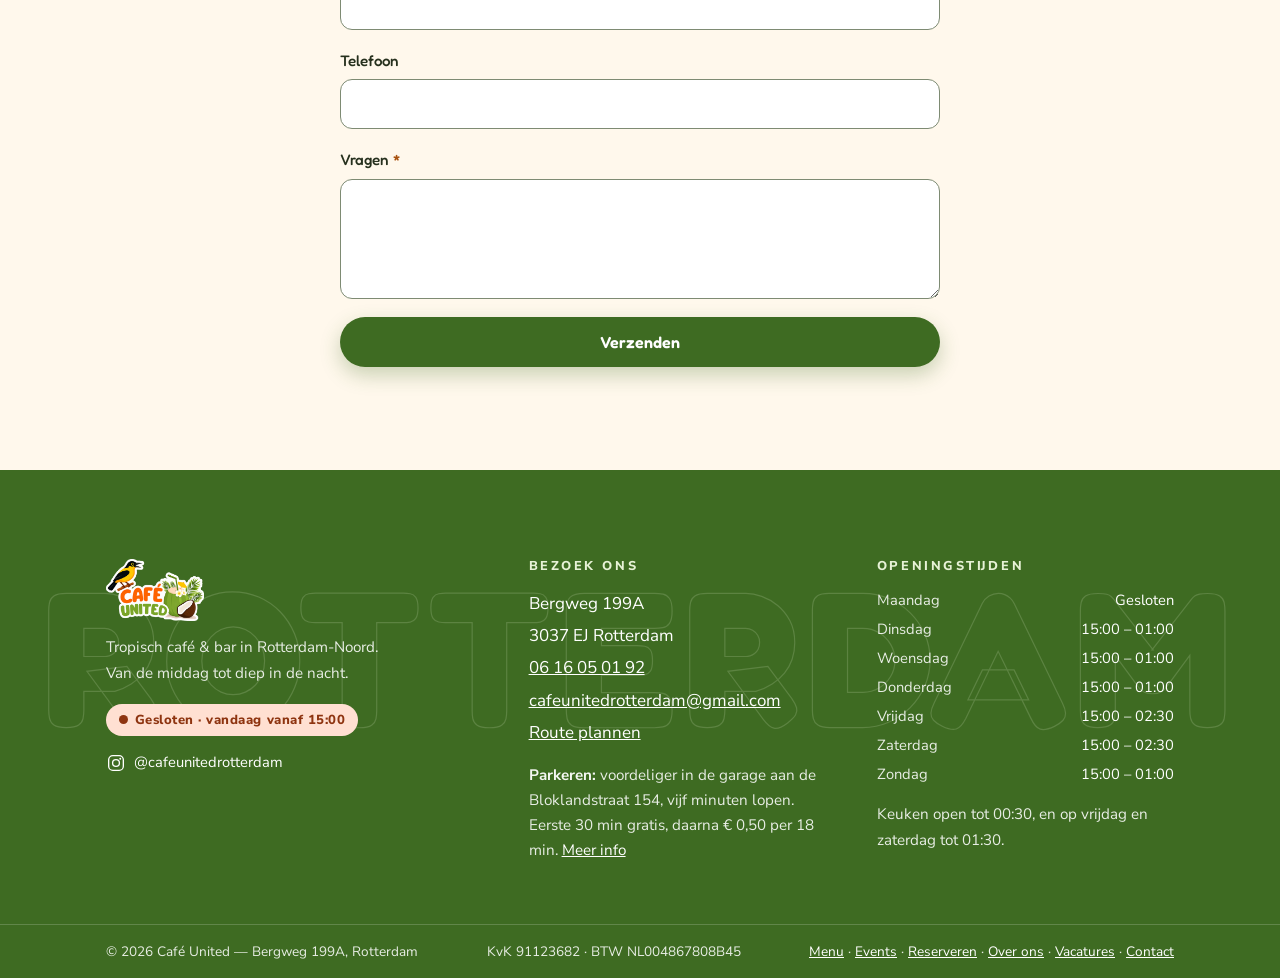
==== commit 4197b0f2: "Tijdelijke keukentijden 8 t/m 20 september Holiday hours from the flyer: 23:00 Tue, Wed and Sun, 00:" ====
--- a/contact.html
+++ b/contact.html
@@ -85,7 +85,8 @@
               <tr data-day="0"><th scope="row">Zondag</th><td>15:00 – 01:00</td></tr>
             </tbody>
           </table>
-          <p class="kitchen-note" style="margin:16px 0 0"><strong>Keuken:</strong> open tot 00:30, en op vrijdag en zaterdag tot 01:30.</p>
+          <p class="kitchen-note" style="margin:16px 0 0"><strong>Keuken:</strong> <span data-kitchen-line>open tot 00:30, en op vrijdag en zaterdag tot 01:30</span>.</p>
+          <div class="temp-hours" data-kitchen-temp hidden></div>
           <p style="margin:16px 0 0"><span class="badge" data-open-badge></span></p>
         </div>
 
@@ -182,7 +183,7 @@
           <dt>Zaterdag</dt><dd>15:00 – 02:30</dd>
           <dt>Zondag</dt><dd>15:00 – 01:00</dd>
         </dl>
-        <p class="footer-kitchen">Keuken open tot 00:30, in het weekend tot 01:30.</p>
+        <p class="footer-kitchen">Keuken <span data-kitchen-line>open tot 00:30, en op vrijdag en zaterdag tot 01:30</span>.</p>
       </div>
     </div>
     <div class="site-footer__bar">
--- a/assets/css/styles.css
+++ b/assets/css/styles.css
@@ -432,6 +432,20 @@
   .food-strip__track { animation: none; }
   .food-strip__set[aria-hidden="true"] { display: none; }
 }
+
+/* Temporary kitchen hours (holiday). Rendered by main.js only inside its date
+   window, so it is absent the rest of the year. */
+.temp-hours { margin: 1.6em auto 0; max-width: 44ch; text-align: left;
+  background: var(--white); border: 2px solid var(--orange);
+  border-radius: var(--radius-s); padding: 18px 22px; box-shadow: var(--shadow); }
+.temp-hours[hidden] { display: none; }
+.temp-hours__head { margin: 0 0 14px; font-size: .93rem; color: var(--ink); }
+.temp-hours__head strong { color: var(--orange-deep); }
+.temp-hours__list { display: grid; grid-template-columns: auto auto; gap: 6px 18px;
+  margin: 0; font-size: .93rem; }
+.temp-hours__list dt { color: var(--ink-soft); }
+.temp-hours__list dd { margin: 0; text-align: right; font-weight: 600;
+  font-variant-numeric: tabular-nums; }
 
 /* Kitchen closes half an hour before the bar does — called out, not buried. */
 .kitchen-note { display: inline-block; max-width: 52ch; margin-inline: auto;
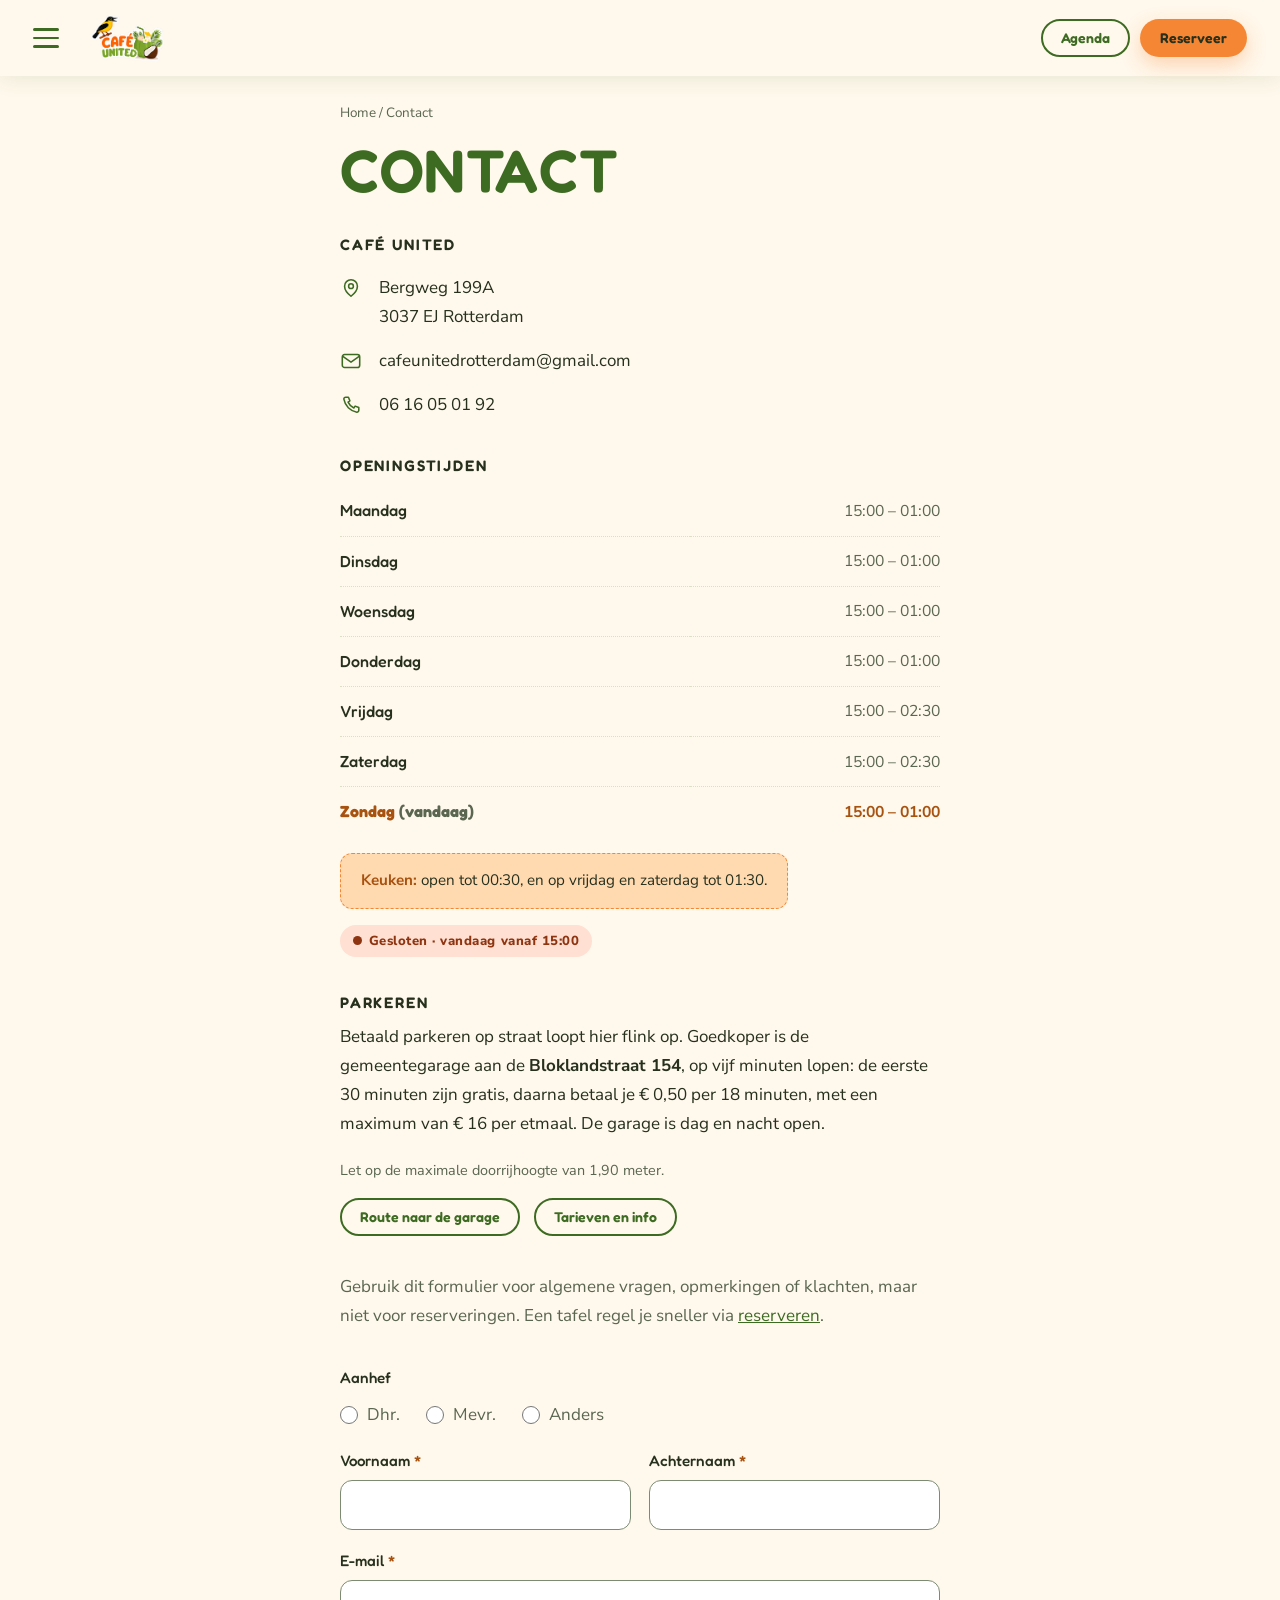
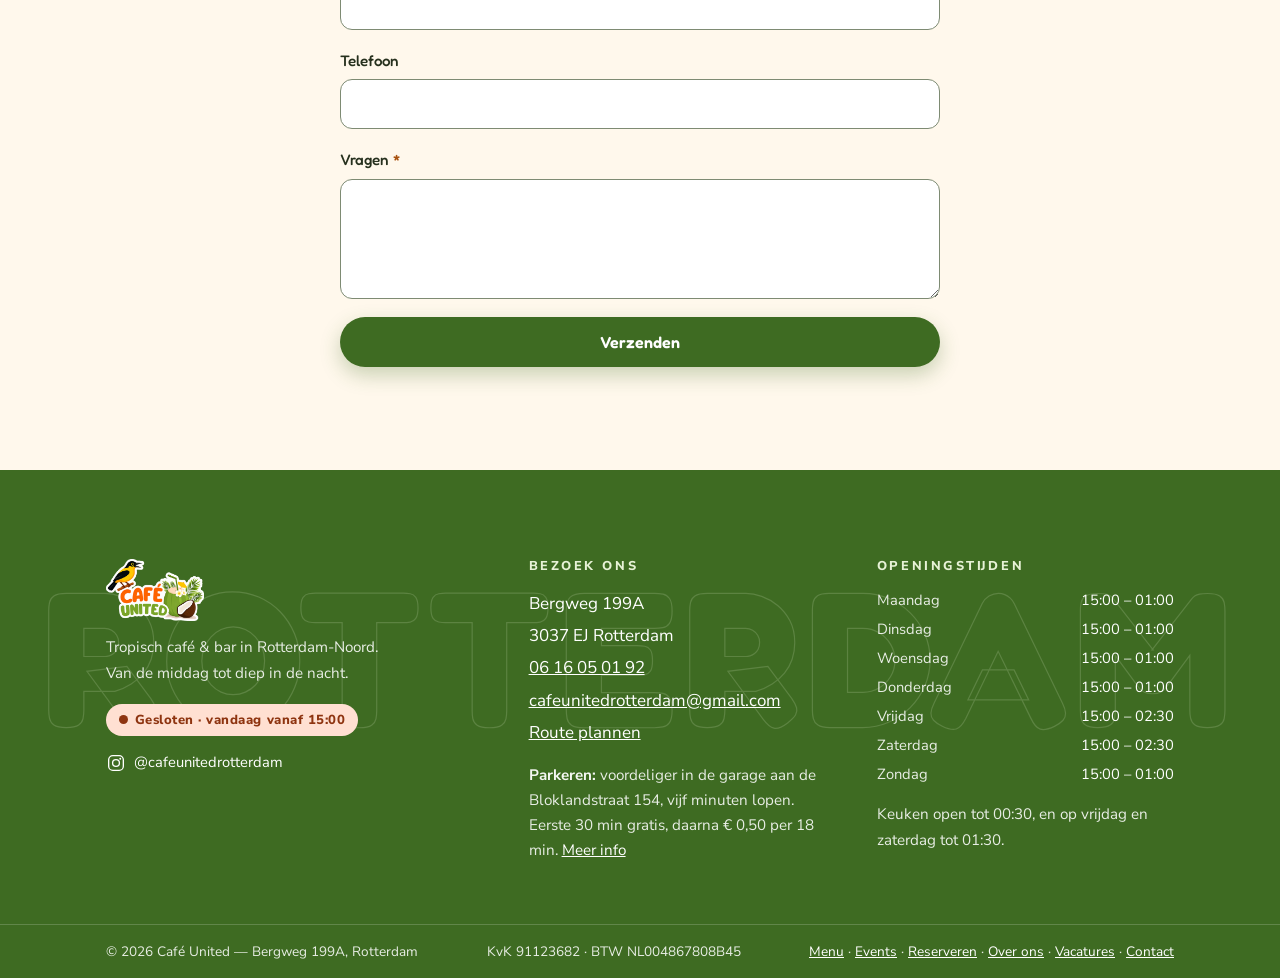
==== commit d197bba6: "Maandag open van 15:00 tot 01:00 Monday was the closing day, so it was wired in well beyond the hour" ====
--- a/contact.html
+++ b/contact.html
@@ -76,7 +76,7 @@
           <h2 class="contact-sub">Openingstijden</h2>
           <table class="hours" data-hours-table>
             <tbody>
-              <tr data-day="1"><th scope="row">Maandag</th><td class="is-closed">Gesloten</td></tr>
+              <tr data-day="1"><th scope="row">Maandag</th><td>15:00 – 01:00</td></tr>
               <tr data-day="2"><th scope="row">Dinsdag</th><td>15:00 – 01:00</td></tr>
               <tr data-day="3"><th scope="row">Woensdag</th><td>15:00 – 01:00</td></tr>
               <tr data-day="4"><th scope="row">Donderdag</th><td>15:00 – 01:00</td></tr>
@@ -175,7 +175,7 @@
       <div>
         <h4>Openingstijden</h4>
         <dl class="footer-hours">
-          <dt>Maandag</dt><dd>Gesloten</dd>
+          <dt>Maandag</dt><dd>15:00 – 01:00</dd>
           <dt>Dinsdag</dt><dd>15:00 – 01:00</dd>
           <dt>Woensdag</dt><dd>15:00 – 01:00</dd>
           <dt>Donderdag</dt><dd>15:00 – 01:00</dd>
--- a/assets/css/styles.css
+++ b/assets/css/styles.css
@@ -309,6 +309,25 @@
 .ecard__body { padding: 20px 22px 24px; display: flex; flex-direction: column; flex: 1; }
 .ecard__body h3 { font-size: 1.18rem; margin-bottom: .35em; }
 .ecard__body p { font-size: .93rem; color: var(--ink-soft); flex: 1; }
+/* A dated night with its own flyer: poster on the left, the details beside it,
+   so the artwork gets room without the text having to wrap around it. */
+.poster-feature { display: grid; grid-template-columns: minmax(0, 300px) minmax(0, 1fr);
+  gap: clamp(24px, 4vw, 44px); align-items: center;
+  max-width: 880px; margin: 0 auto clamp(28px, 4vw, 44px); }
+.poster-feature__media { display: block; border-radius: var(--radius); overflow: hidden;
+  box-shadow: var(--shadow-lg); transition: transform .3s var(--ease); }
+.poster-feature__media:hover { transform: translateY(-4px); }
+.poster-feature__media img { display: block; width: 100%; height: auto; }
+.poster-feature__text h3 { color: var(--green-deep); margin-bottom: .4em; }
+.poster-feature__when { color: var(--orange-deep); margin-bottom: 1em; }
+.poster-feature__text p { color: var(--ink-soft); }
+.poster-feature .btn-row { margin-top: 1.4em; }
+@media (max-width: 720px) {
+  /* poster above the text, and capped so it does not fill the whole screen */
+  .poster-feature { grid-template-columns: 1fr; max-width: 420px; text-align: left; }
+  .poster-feature__media { max-width: 280px; margin-inline: auto; }
+}
+
 /* A handful of nights at most, so the cards sit centred rather than
    stretched across a three-up grid. */
 .ecard-solo { max-width: 460px; margin-inline: auto; }
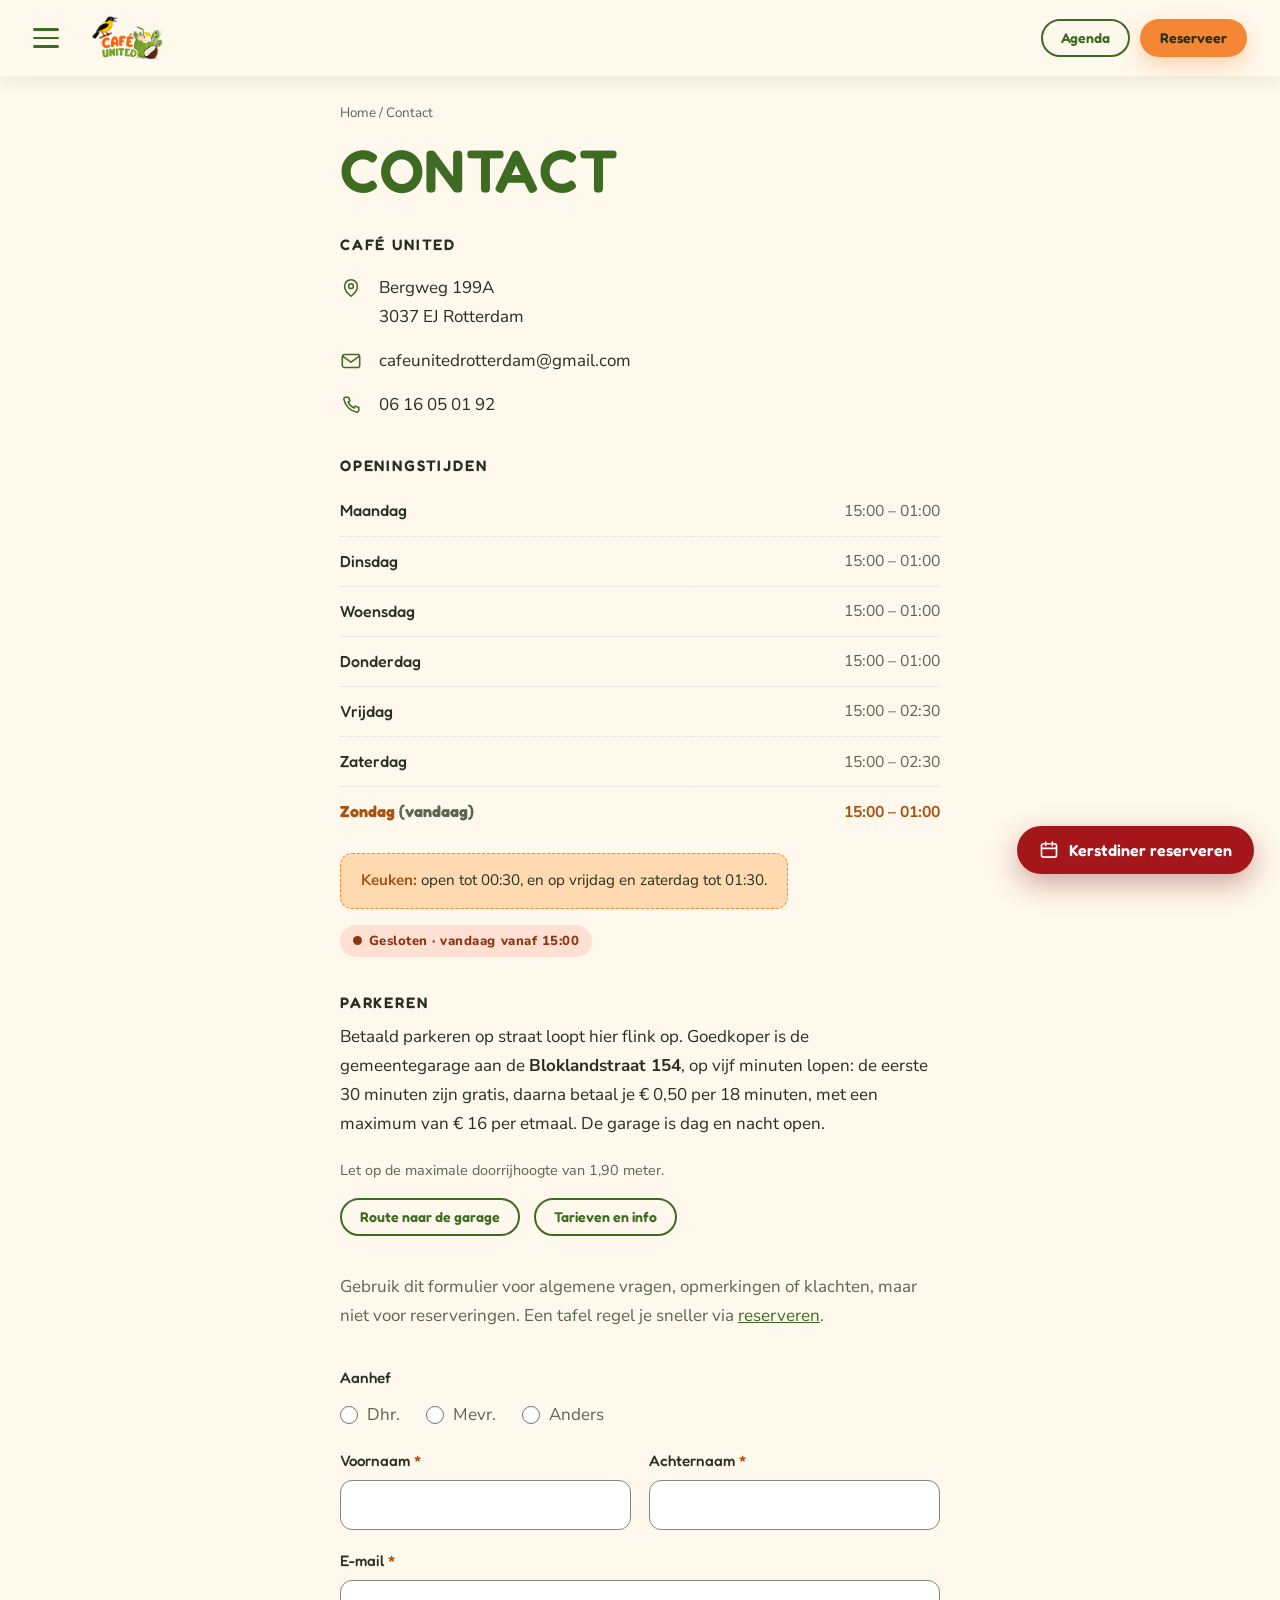
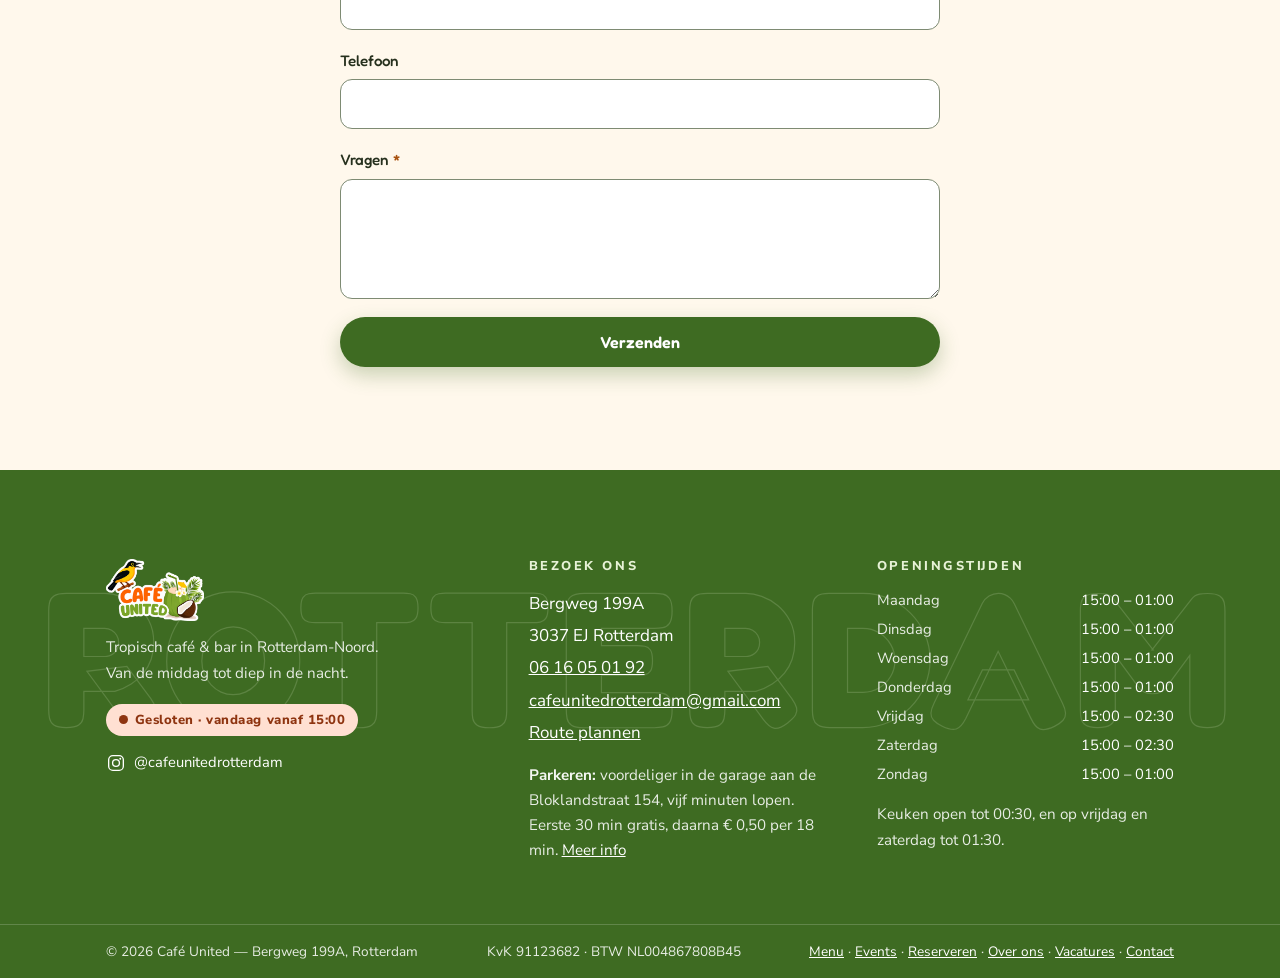
==== commit 5b9c3800: "Kerstdiner-reservering: zwevende knop, paneel en mailkoppeling Floating button on every page opening" ====
--- a/contact.html
+++ b/contact.html
@@ -10,6 +10,7 @@
 <link rel="preconnect" href="https://fonts.gstatic.com" crossorigin>
 <link href="https://fonts.googleapis.com/css2?family=Fredoka:wght@400;500;600;700&family=Nunito+Sans:wght@400;600;800&display=swap" rel="stylesheet">
 <link rel="stylesheet" href="assets/css/styles.css">
+<link rel="stylesheet" href="assets/css/kerst-reservering.css">
 <!-- Marks that scripting is alive, before first paint. The scroll-reveal
      animation is applied only under .js, so if main.js never runs the content
      is simply visible instead of stuck at opacity:0. -->
@@ -197,5 +198,6 @@
   </footer>
 
 <script src="assets/js/main.js"></script>
+<script src="assets/js/kerst-reservering.js"></script>
 </body>
 </html>
--- a/assets/css/kerst-reservering.css
+++ b/assets/css/kerst-reservering.css
@@ -0,0 +1,248 @@
+/* ============================================================
+   KERSTDINER — zwevende knop + reserveringspaneel
+   Staat los van styles.css zodat het hele onderdeel in één keer
+   weg kan als het kerstseizoen voorbij is: verwijder dit bestand,
+   assets/js/kerst-reservering.js en de twee regels per pagina.
+   Erft de tokens (--green-deep, --ff-display, …) uit styles.css.
+   ============================================================ */
+
+:root {
+  --kerst-rood:      #A4161A;   /* wit hierop = 8.1:1 */
+  --kerst-rood-diep: #7C1013;
+  --kerst-rood-zacht:#FBE9E9;
+  --kerst-groen:     #1B4332;
+}
+
+/* ---------- Zwevende knop ---------- */
+/* z-index 100: boven de pagina, onder het mobiele menu (120), zodat de
+   knop achter de veil verdwijnt zodra dat menu opengaat. */
+.kerst-fab {
+  position: fixed; right: clamp(14px, 2.5vw, 26px); bottom: clamp(14px, 2.5vw, 26px);
+  z-index: 100;
+  display: inline-flex; align-items: center; gap: 10px;
+  padding: 14px 22px; border: 0; border-radius: 999px;
+  background: var(--kerst-rood); color: #fff; cursor: pointer;
+  font-family: var(--ff-display); font-size: 1rem; font-weight: 600; line-height: 1;
+  box-shadow: 0 10px 28px rgba(124, 16, 19, .34);
+  transition: transform .2s var(--ease), background-color .25s var(--ease),
+              box-shadow .25s var(--ease), opacity .25s var(--ease);
+}
+.kerst-fab:hover { background: var(--kerst-rood-diep); transform: translateY(-2px);
+  box-shadow: 0 14px 34px rgba(124, 16, 19, .42); }
+.kerst-fab:active { transform: translateY(0); }
+.kerst-fab:focus-visible { outline: 3px solid var(--kerst-rood); outline-offset: 3px; }
+.kerst-fab svg { width: 20px; height: 20px; flex: none; }
+.kerst-fab[hidden] { display: none; }
+/* Terwijl het paneel openstaat heeft de knop geen functie meer. */
+.kerst-fab.is-weg { opacity: 0; pointer-events: none; transform: translateY(8px); }
+
+@media (max-width: 480px) {
+  /* Alleen het korte label past hier nog naast het icoon. */
+  .kerst-fab { padding: 13px 18px; font-size: .94rem; }
+  .kerst-fab__lang { display: none; }
+}
+@media (prefers-reduced-motion: reduce) {
+  .kerst-fab, .kerst-fab:hover { transition: none; transform: none; }
+}
+
+/* ---------- Paneel ---------- */
+.kerst-paneel { position: fixed; inset: 0; z-index: 140; }
+.kerst-paneel[hidden] { display: none; }
+
+.kerst-paneel__veil {
+  position: absolute; inset: 0; background: rgba(23, 28, 20, .55);
+  opacity: 0; transition: opacity .3s var(--ease);
+}
+.kerst-paneel.is-open .kerst-paneel__veil { opacity: 1; }
+
+.kerst-paneel__blad {
+  position: absolute; inset: 0 0 0 auto;
+  width: min(440px, 100%);
+  background: var(--cream, #FFF8EC);
+  display: flex; flex-direction: column;
+  box-shadow: -18px 0 48px rgba(23, 28, 20, .26);
+  transform: translateX(100%);
+  transition: transform .34s var(--ease);
+}
+.kerst-paneel.is-open .kerst-paneel__blad { transform: translateX(0); }
+@media (prefers-reduced-motion: reduce) {
+  .kerst-paneel__veil, .kerst-paneel__blad { transition: none; }
+}
+
+.kerst-kop {
+  flex: none; background: var(--kerst-rood); color: #fff;
+  padding: 18px 20px; display: flex; align-items: flex-start; gap: 14px;
+}
+.kerst-kop h2 { margin: 0; font-size: 1.22rem; color: #fff; line-height: 1.2; }
+.kerst-kop p { margin: 5px 0 0; font-size: .86rem; color: rgba(255,255,255,.88); }
+.kerst-kop__sluit {
+  margin-left: auto; flex: none; width: 36px; height: 36px; display: grid; place-items: center;
+  border: 0; border-radius: 50%; cursor: pointer;
+  background: rgba(255,255,255,.16); color: #fff;
+  transition: background-color .2s var(--ease);
+}
+.kerst-kop__sluit:hover { background: rgba(255,255,255,.3); }
+.kerst-kop__sluit:focus-visible { outline: 2px solid #fff; outline-offset: 2px; }
+.kerst-kop__sluit svg { width: 18px; height: 18px; }
+
+/* Het enige dat scrollt; kop en voet blijven staan. */
+.kerst-body {
+  flex: 1 1 auto; overflow-y: auto; -webkit-overflow-scrolling: touch;
+  padding: 20px; display: grid; gap: 22px; align-content: start;
+}
+
+.kerst-stap__titel {
+  font-family: var(--ff-display); font-weight: 600; font-size: 1rem;
+  color: var(--green-deep); margin: 0 0 10px;
+  display: flex; align-items: center; gap: 8px; flex-wrap: wrap;
+}
+
+/* ---------- Velden ---------- */
+.kerst-veld { display: grid; gap: 6px; }
+.kerst-veld > label, .kerst-fieldset > legend {
+  font-size: .84rem; font-weight: 700; color: var(--ink); padding: 0;
+}
+.kerst-veld input, .kerst-veld select, .kerst-veld textarea {
+  width: 100%; font: inherit; font-size: .95rem; color: var(--ink);
+  background: #fff; border: 1px solid var(--line-field, #7E8B73);
+  border-radius: var(--radius-s, 12px); padding: 11px 13px;
+}
+.kerst-veld textarea { min-height: 84px; resize: vertical; }
+.kerst-veld input:focus, .kerst-veld select:focus, .kerst-veld textarea:focus {
+  outline: 2px solid var(--kerst-rood); outline-offset: 1px; border-color: var(--kerst-rood);
+}
+.kerst-veld--fout input, .kerst-veld--fout select, .kerst-veld--fout textarea,
+.kerst-veld--fout .kerst-tel { border-color: var(--kerst-rood); }
+.kerst-fout { font-size: .8rem; color: var(--kerst-rood-diep); font-weight: 600; }
+.kerst-fout:empty { display: none; }
+.kerst-req { color: var(--kerst-rood); }
+
+/* Aantal personen: knoppen eromheen, zodat het op mobiel met één duim kan. */
+.kerst-aantal { display: flex; align-items: stretch; gap: 8px; }
+.kerst-aantal button {
+  flex: none; width: 46px; border: 1px solid var(--line-field, #7E8B73);
+  border-radius: var(--radius-s, 12px); background: #fff; cursor: pointer;
+  font-size: 1.3rem; line-height: 1; color: var(--green-deep);
+}
+.kerst-aantal button:hover:not(:disabled) { background: var(--green-soft); }
+.kerst-aantal button:disabled { opacity: .4; cursor: default; }
+.kerst-aantal input { text-align: center; font-weight: 700; }
+
+/* Telefoon: landcode + nummer als één geheel. */
+.kerst-tel { display: flex; gap: 8px; }
+.kerst-tel select { flex: none; width: 36%; min-width: 108px; }
+
+/* ---------- Infoknop en popover ---------- */
+.kerst-info { position: relative; display: inline-flex; }
+.kerst-info__knop {
+  width: 20px; height: 20px; border-radius: 50%; border: 0; cursor: pointer;
+  background: var(--green-deep); color: #fff;
+  font-family: var(--ff-body); font-size: .72rem; font-weight: 800; line-height: 20px;
+  padding: 0; text-align: center;
+}
+.kerst-info__knop:hover { background: var(--green-dark); }
+.kerst-info__knop:focus-visible { outline: 2px solid var(--kerst-rood); outline-offset: 2px; }
+.kerst-info__pop {
+  position: absolute; top: calc(100% + 9px); left: 50%; transform: translateX(-50%);
+  width: min(280px, 78vw); z-index: 3;
+  background: #fff; border: 1px solid var(--line); border-radius: var(--radius-s, 12px);
+  box-shadow: 0 14px 32px rgba(23, 28, 20, .18);
+  padding: 13px 15px; font-size: .84rem; line-height: 1.55; color: var(--ink-soft);
+  font-weight: 400; text-align: left;
+}
+.kerst-info__pop[hidden] { display: none; }
+/* Tegen de rechterrand van het paneel schuift de popover naar binnen. */
+.kerst-info__pop--links { left: auto; right: 0; transform: none; }
+.kerst-info__talen { display: flex; gap: 6px; margin-bottom: 9px; }
+.kerst-info__talen button {
+  border: 1px solid var(--line); background: #fff; cursor: pointer;
+  border-radius: 999px; padding: 3px 10px; font-size: .74rem; font-weight: 700;
+  color: var(--ink-soft); font-family: var(--ff-body);
+}
+.kerst-info__talen button[aria-pressed="true"] {
+  background: var(--green-deep); border-color: var(--green-deep); color: #fff;
+}
+
+/* ---------- Menukaarten ---------- */
+/* Eigen scrollgebied: bij meerdere kaarten blijft de rest van het
+   formulier op zijn plek staan. */
+.kerst-menus { display: grid; gap: 10px; max-height: 330px; overflow-y: auto; padding-right: 2px; }
+.kerst-menu {
+  display: grid; grid-template-columns: 74px 1fr; gap: 12px; text-align: left;
+  width: 100%; padding: 10px; cursor: pointer;
+  background: #fff; border: 2px solid var(--line); border-radius: var(--radius-s, 12px);
+  font: inherit; transition: border-color .2s var(--ease), box-shadow .2s var(--ease);
+}
+.kerst-menu:hover:not(:disabled) { border-color: var(--kerst-rood); }
+.kerst-menu[aria-pressed="true"] {
+  border-color: var(--kerst-rood); background: var(--kerst-rood-zacht);
+  box-shadow: 0 6px 18px rgba(124, 16, 19, .14);
+}
+.kerst-menu:disabled { opacity: .45; cursor: not-allowed; }
+.kerst-menu img {
+  width: 74px; height: 74px; object-fit: cover; border-radius: 9px; display: block;
+  background: var(--sand, #F5E5C8);
+}
+.kerst-menu__naam { font-family: var(--ff-display); font-weight: 600; color: var(--green-deep);
+  font-size: .98rem; }
+.kerst-menu__dag { font-size: .76rem; font-weight: 700; color: var(--kerst-rood-diep);
+  text-transform: uppercase; letter-spacing: .06em; margin-bottom: 2px; }
+.kerst-menu__tekst { font-size: .84rem; color: var(--ink-soft); margin: 3px 0 0; line-height: 1.5; }
+.kerst-menu__prijs { font-family: var(--ff-display); font-weight: 700; color: var(--kerst-rood-diep);
+  margin-top: 5px; font-size: .92rem; }
+/* Zichtbaar merkteken zolang de echte menugegevens nog niet ingevuld zijn. */
+.kerst-menu__todo {
+  display: inline-block; margin-top: 5px; padding: 2px 8px; border-radius: 999px;
+  background: #FFE9B8; color: #6B4A00; font-size: .7rem; font-weight: 800;
+  text-transform: uppercase; letter-spacing: .05em;
+}
+.kerst-leeg { font-size: .88rem; color: var(--ink-soft); margin: 0; }
+
+/* ---------- Samenvatting ---------- */
+.kerst-sam {
+  background: var(--green-soft); border-radius: var(--radius-s, 12px); padding: 15px 17px;
+}
+.kerst-sam dl { display: grid; grid-template-columns: auto auto; gap: 7px 14px; margin: 0;
+  font-size: .9rem; }
+.kerst-sam dt { color: var(--ink-soft); }
+.kerst-sam dd { margin: 0; text-align: right; font-weight: 600; font-variant-numeric: tabular-nums; }
+.kerst-sam__totaal { border-top: 1px solid rgba(62,107,34,.25); margin-top: 11px; padding-top: 11px;
+  display: flex; justify-content: space-between; align-items: baseline; }
+.kerst-sam__totaal span { font-family: var(--ff-display); font-weight: 600; color: var(--green-deep); }
+.kerst-sam__totaal strong { font-family: var(--ff-display); font-size: 1.22rem; color: var(--kerst-rood-diep);
+  font-variant-numeric: tabular-nums; }
+
+/* ---------- Instemming, voet, meldingen ---------- */
+.kerst-akkoord { display: grid; grid-template-columns: auto 1fr; gap: 10px; align-items: start;
+  font-size: .86rem; color: var(--ink-soft); line-height: 1.5; }
+.kerst-akkoord input { width: 19px; height: 19px; margin: 2px 0 0; accent-color: var(--kerst-rood); }
+
+.kerst-voet { flex: none; padding: 15px 20px; background: #fff;
+  border-top: 1px solid var(--line); display: grid; gap: 9px; }
+.kerst-verstuur {
+  width: 100%; padding: 15px 20px; border: 0; border-radius: 999px; cursor: pointer;
+  background: var(--kerst-rood); color: #fff;
+  font-family: var(--ff-display); font-size: 1rem; font-weight: 600; line-height: 1;
+}
+.kerst-verstuur:hover:not(:disabled) { background: var(--kerst-rood-diep); }
+.kerst-verstuur:disabled { opacity: .62; cursor: progress; }
+.kerst-voet__klein { margin: 0; font-size: .78rem; color: var(--ink-soft); text-align: center; }
+
+.kerst-melding { border-radius: var(--radius-s, 12px); padding: 13px 15px; font-size: .9rem; }
+.kerst-melding[hidden] { display: none; }
+.kerst-melding--ok  { background: var(--green-soft); color: var(--green-dark); }
+.kerst-melding--err { background: #FFE0D2; color: #8E3410; }
+.kerst-melding p { margin: 0; }
+.kerst-melding p + p { margin-top: 8px; }
+
+/* Honeypot: mensen zien dit veld nooit. */
+.kerst-pot { position: absolute; left: -9999px; width: 1px; height: 1px; overflow: hidden; }
+
+@media (max-width: 480px) {
+  .kerst-paneel__blad { width: 100%; }
+  .kerst-body { padding: 16px; gap: 18px; }
+  /* Meer ruimte onder het laatste veld, zodat het toetsenbord op een
+     telefoon niet over de verstuurknop of de notities heen valt. */
+  .kerst-body { padding-bottom: 28px; }
+  .kerst-menus { max-height: none; }
+}
